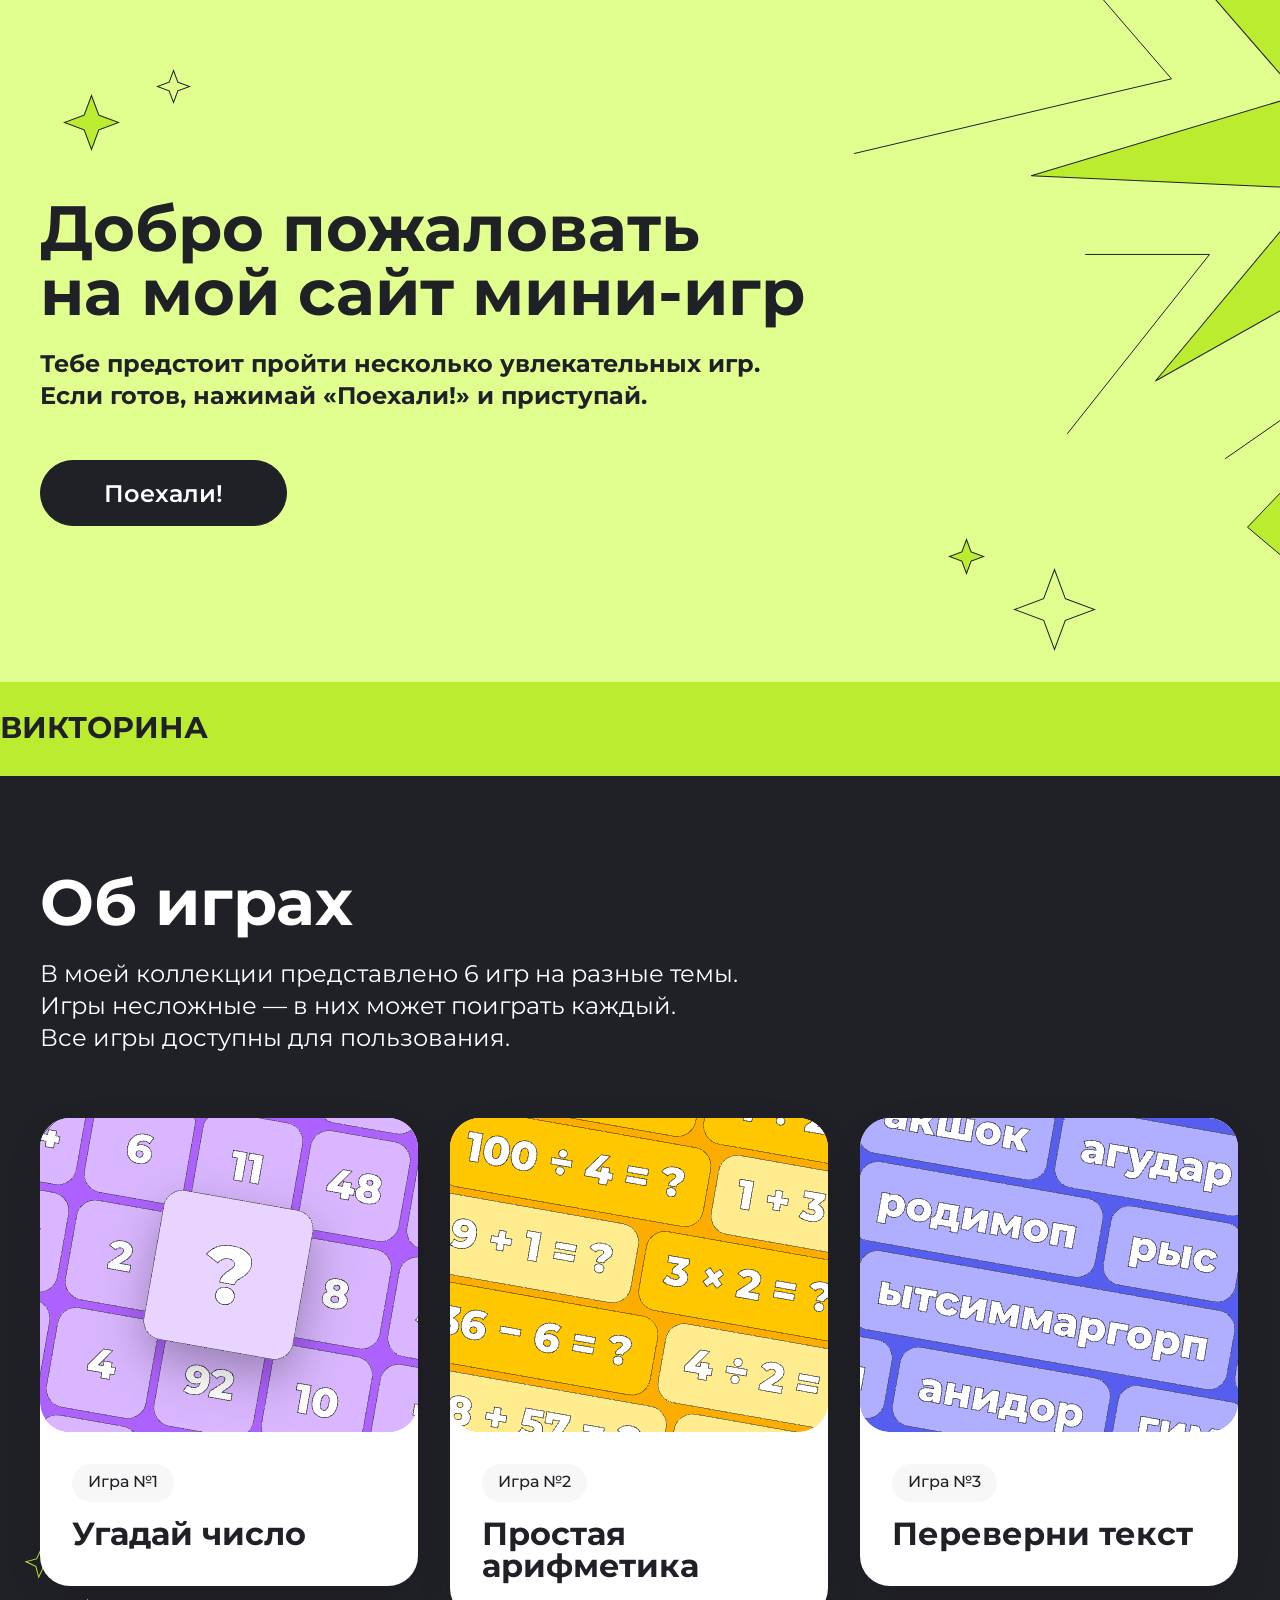
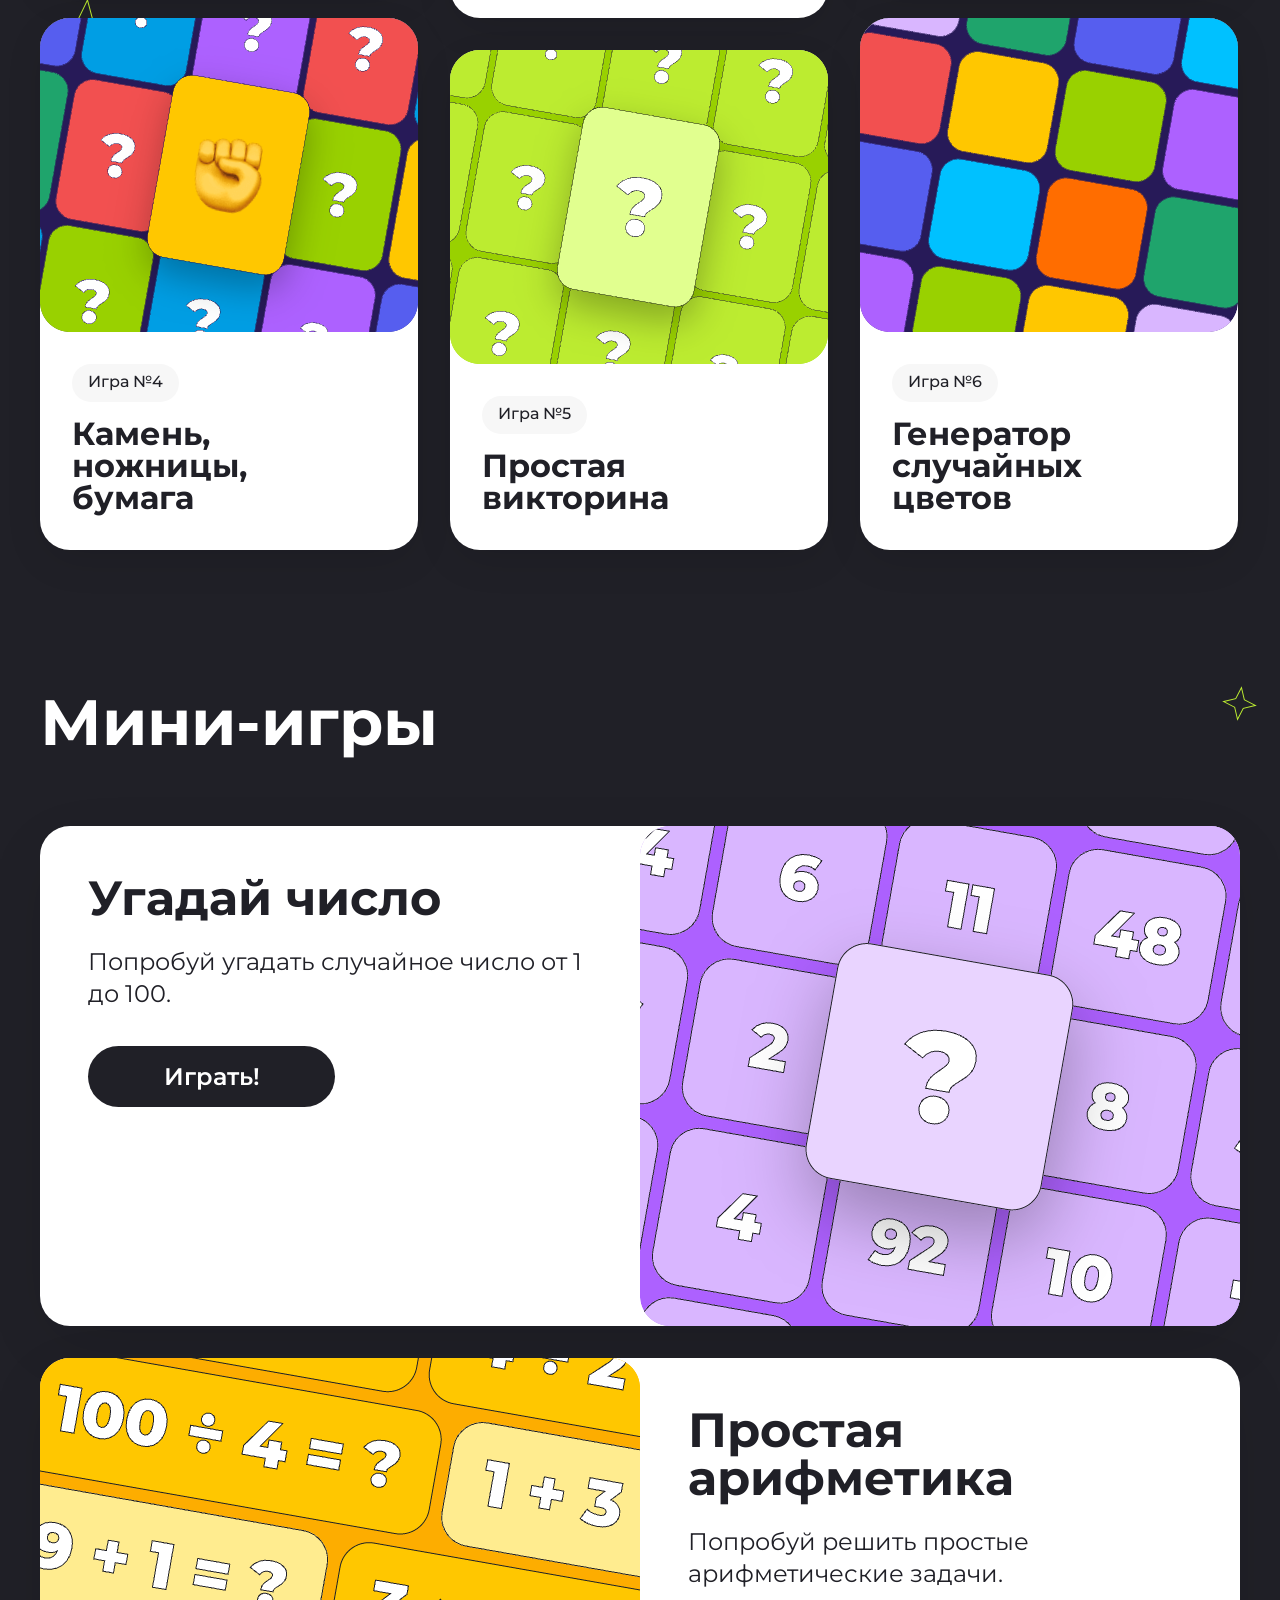
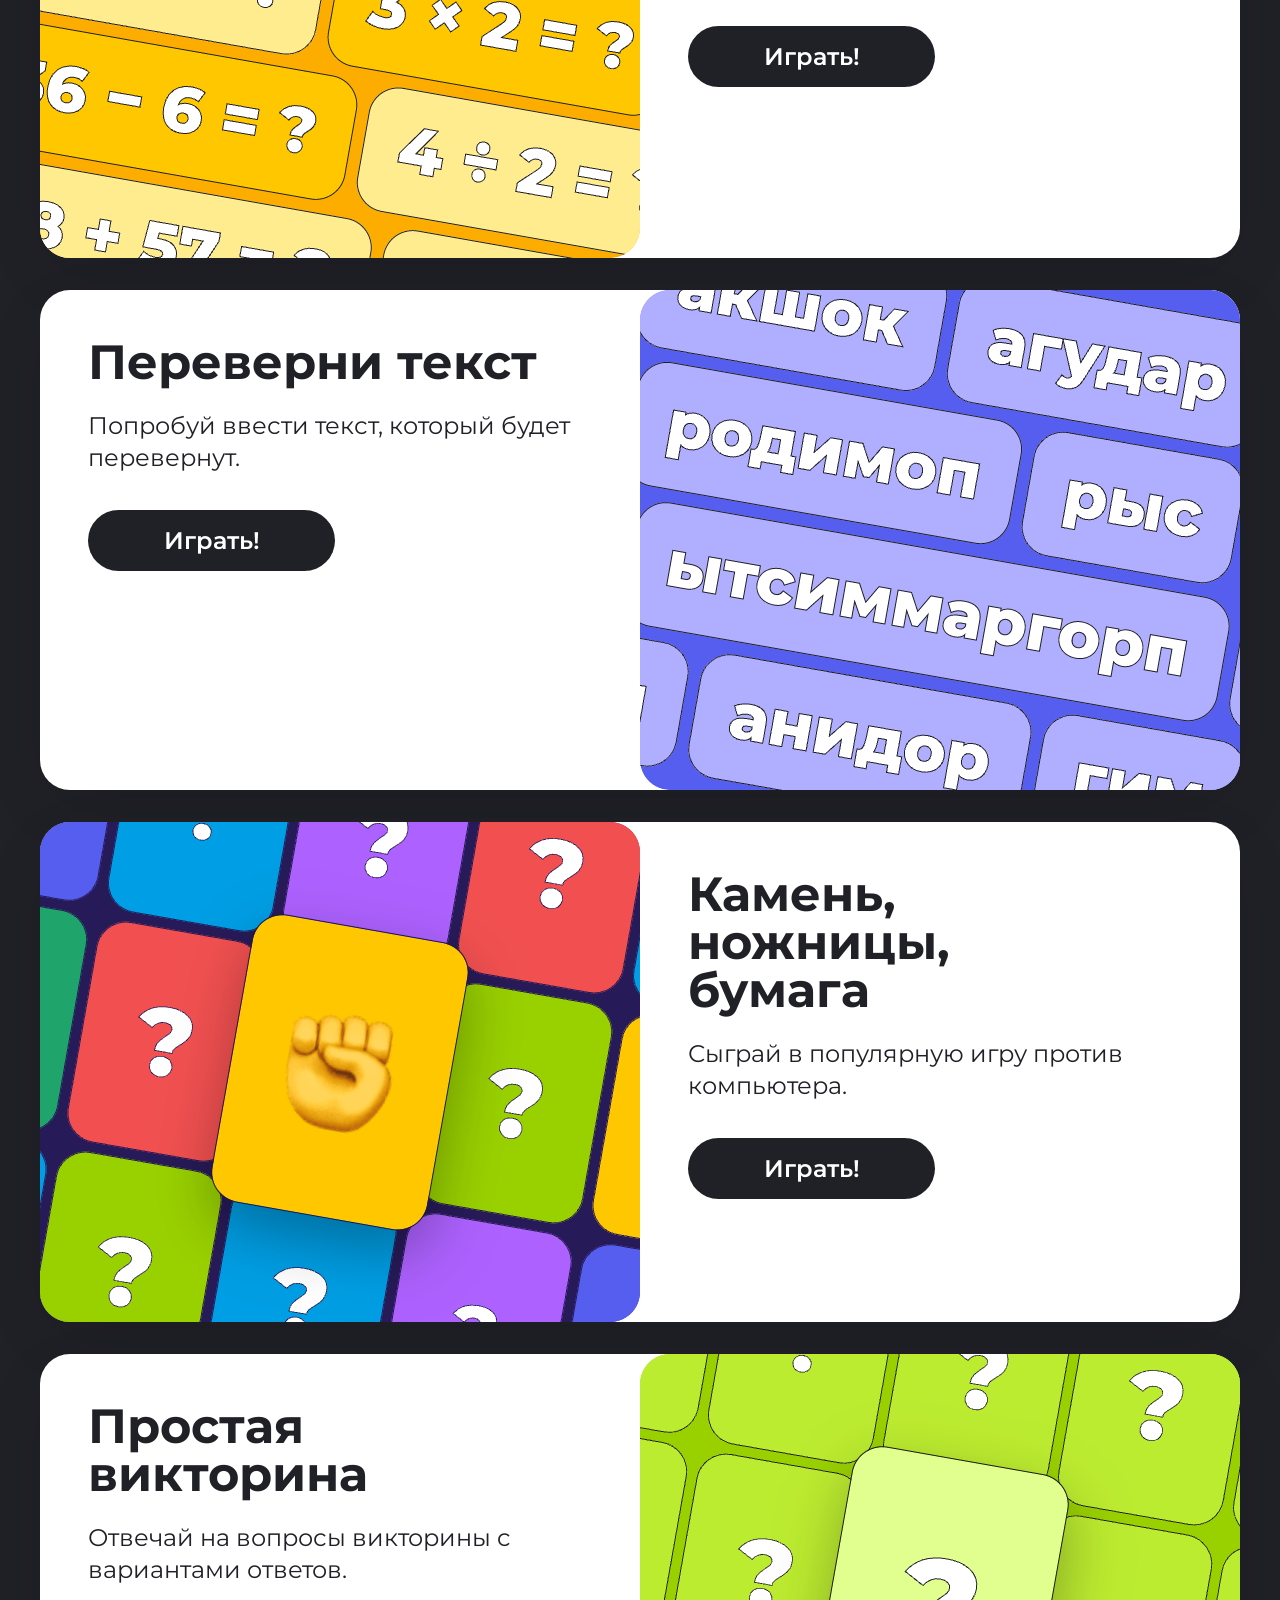
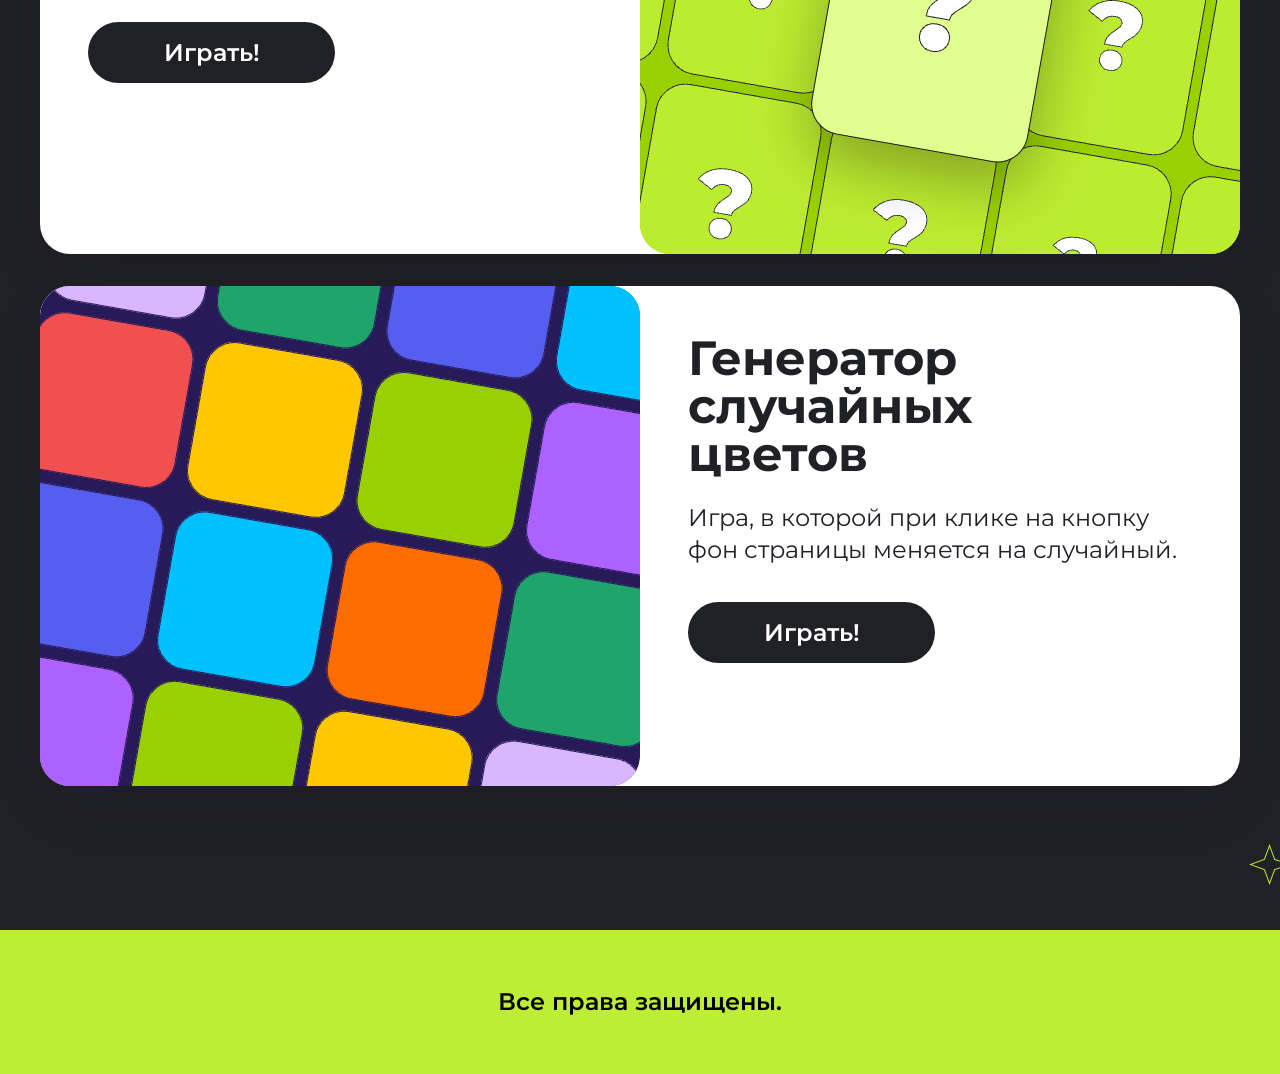
==== index.html @ f399b495 "hm5" ====
<!DOCTYPE html>
<html lang="en">
<head>
    <meta charset="UTF-8">
    <meta name="viewport" content="width=device-width, initial-scale=1.0">
    <title>Games</title>
    <link rel="stylesheet" href="style.css">
    <link rel="preconnect" href="https://fonts.googleapis.com">
    <link rel="preconnect" href="https://fonts.gstatic.com" crossorigin>
    <link href="https://fonts.googleapis.com/css2?family=Montserrat:ital,wght@0,100..900;1,100..900&display=swap" rel="stylesheet">
</head>
<body>
    <script src="games.js"></script>
    <header class="header center">
        <div class="header__content">
            <div class="header__box">
                <h1 class="header__title">Добро пожаловать<br>на мой сайт мини-игр</h1>
                <p class="header__subtitle">Тебе предстоит пройти несколько увлекательных игр. Если готов, нажимай «Поехали!» и приступай.</p>
            </div>
            <a href="#games-start" class="header__button">Поехали!</a>
        </div>
    </header>
    <section class="text">
        <div class="text__content">
            <p class="text__title">Викторина</p>
        </div>
    </section>
    <section id="games-start" class="games center">
        <div class="games__content">
            <div class="games__box">
                <div class="games__about">
                    <p class="games__title">Об играх</p>
                    <p class="games__subtitle">В моей коллекции представлено 6 игр на разные темы.<br>Игры несложные — в них может поиграть каждый.<br>Все игры доступны для пользования.</p>
                </div>
                <div class="games__card-item">
                    <div class="card">
                        <div class="card-top">
                            <article class="card__content">
                                <img src="img/card1.png" alt="Изображение Игры №1">
                                <div class="card__box">
                                    <p  class="card__number">Игра №1</p>
                                    <p class="card__title">Угадай число</p>
                                </div>
                            </article>
                            <article class="card__content">
                                <img src="img/card2.png" alt="Изображение Игры №2">
                                <div class="card__box">
                                    <p  class="card__number">Игра №2</p>
                                    <p class="card__title">Простая<br>арифметика</p>
                                </div>
                            </article>
                            <article class="card__content">
                                <img src="img/card3.png" alt="Изображение Игры №3">
                                <div class="card__box">
                                    <p  class="card__number">Игра №3</p>
                                    <p class="card__title">Переверни текст</p>
                                </div>
                            </article>
                        </div>
                        <div class="card-bottom">
                            <article class="card__content">
                                <img src="img/card4.png" alt="Изображение Игры №4">
                                <div class="card__box">
                                    <p  class="card__number">Игра №4</p>
                                    <h1 class="card__title">Камень,<br>ножницы,<br>бумага</h1>
                                </div>
                            </article>
                            <article class="card__content">
                                <img src="img/card5.png" alt="Изображение Игры №5">
                                <div class="card__box">
                                    <p  class="card__number">Игра №5</p>
                                    <p class="card__title">Простая<br>викторина</p>
                                </div>
                            </article>
                            <article class="card__content">
                                <img src="img/card6.png" alt="Изображение Игры №6">
                                <div class="card__box">
                                    <p  class="card__number">Игра №6</p>
                                    <p class="card__title">Генератор<br>случайных<br>цветов</p>
                                </div>
                            </article>
                        </div>
                    </div>
                </div>
            </div>
        </div>
    </section>
    <section class="minigames center">
        <section class="minigames__content">
            <section class="minigames__box">
                <p class="minigames__title">Мини-игры</p>
                <div class="minigames__card-item">
                    <div class="card-mini">
                        <article class="card-mini__content reverse">
                            <img src="img/mini_card1.png" class="card-mini__img" alt="Изображение Игры Угадай число">
                            <div class="card-mini__box">
                                <p class="card-mini__title">Угадай число</p>
                                <p class="card-mini__subtitle">Попробуй угадать случайное число от 1 до 100.</p>
                                <a href="#" class="card-mini__button" onclick="startGame1()">Играть!</a>
                            </div>
                        </article>
                        <article class="card-mini__content">
                            <img src="img/mini_card2.png" class="card-mini__img" alt="Изображение Игры Простая арифметика">
                            <div class="card-mini__box">
                                <p class="card-mini__title">Простая арифметика</p>
                                <p class="card-mini__subtitle">Попробуй решить простые арифметические задачи.</p>
                                <a href="#" class="card-mini__button">Играть!</a>
                            </div>
                        </article>
                        <article class="card-mini__content reverse">
                            <img src="img/mini_card3.png" class="card-mini__img" alt="Изображение Игры Переверни текст">
                            <div class="card-mini__box">
                                <p class="card-mini__title">Переверни текст</p>
                                <p class="card-mini__subtitle">Попробуй ввести текст, который будет перевернут.</p>
                                <a href="#" class="card-mini__button">Играть!</a>
                            </div>
                        </article>
                        <article class="card-mini__content">
                            <img src="img/mini_card4.png" class="card-mini__img" alt="Изображение Игры Камень, ножницы, бумага">
                            <div class="card-mini__box">
                                <p class="card-mini__title">Камень,<br>ножницы,<br>бумага</p>
                                <p class="card-mini__subtitle">Сыграй в популярную игру против компьютера.</p>
                                <a href="#" class="card-mini__button">Играть!</a>
                            </div>
                        </article>
                        <article class="card-mini__content reverse">
                            <img src="img/mini_card5.png" class="card-mini__img" alt="Изображение Игры Простая викторина">
                            <div class="card-mini__box">
                                <p class="card-mini__title">Простая викторина</p>
                                <p class="card-mini__subtitle">Отвечай на вопросы викторины c вариантами ответов.</p>
                                <a href="#" class="card-mini__button">Играть!</a>
                            </div>
                        </article>
                        <article class="card-mini__content">
                            <img src="img/mini_card6.png" class="card-mini__img" alt="Изображение Игры Угадай число">
                            <div class="card-mini__box">
                                <p class="card-mini__title">Генератор случайных<br>цветов</p>
                                <p class="card-mini__subtitle">Игра, в которой при клике на кнопку фон страницы меняется на случайный.</p>
                                <a href="#" class="card-mini__button">Играть!</a>
                            </div>
                        </article>
                    </div>
                </div>
            </section>
        </section>
    </section>
    <section class="footer">
        <p class="footer__title">Все права защищены.</p>
    </section>
</body>
</html>
---- style.css ----
* {
  margin: 0px;
  padding: 0px;
}

.center {
  padding-left: calc(50% - 600px);
  padding-right: calc(50% - 600px);
}

.header {
  padding-top: 196px;
  padding-bottom: 156px;
  background-color: rgb(225, 255, 143);
  background-image: url(/img/star1.svg), url(/img/star2.svg), url(/img/star3.svg), url(/img/star4.svg), url(/img/star5.svg);
  background-repeat: no-repeat;
  background-position: 63px 94px, 156px 69px, 948px 538px, 1013px 568px, 854px -333px;
}
.header__content {
  max-width: 770px;
  display: flex;
  flex-direction: column;
  gap: 48px;
}
.header__box {
  display: flex;
  flex-direction: column;
  gap: 24px;
}
.header__title {
  color: rgb(32, 32, 39);
  font-family: Montserrat;
  font-size: 64px;
  font-weight: 700;
  line-height: 100%;
  letter-spacing: 0px;
  text-align: left;
}
.header__subtitle {
  color: rgb(32, 32, 39);
  font-family: Montserrat;
  font-size: 24px;
  font-weight: 700;
  line-height: 32px;
  letter-spacing: 0px;
  text-align: left;
}
.header__button {
  box-sizing: border-box;
  border: 1px solid rgb(32, 32, 39);
  border-radius: 60px;
  background: rgb(32, 32, 39);
  width: 247px;
  height: 66px;
  display: flex;
  flex-direction: row;
  justify-content: center;
  align-items: center;
  padding: 16px 28px 16px 28px;
  color: rgb(255, 255, 255);
  font-family: Montserrat;
  font-size: 24px;
  font-weight: 600;
  line-height: 29px;
  letter-spacing: 0%;
  text-align: center;
  text-decoration: none;
}
.header__button:hover {
  box-sizing: border-box;
  border: 1px solid rgb(0, 0, 0);
  border-radius: 60px;
  color: black;
  background-color: transparent;
}

.text {
  background-color: #BCEC30;
}
.text__content {
  padding-bottom: 30px;
  padding-top: 27px;
}
.text__title {
  color: rgb(32, 32, 39);
  font-family: Montserrat;
  font-size: 30px;
  font-weight: 700;
  line-height: 37px;
  letter-spacing: 4%;
  text-align: left;
  text-transform: uppercase;
}

.games {
  background-color: rgb(32, 32, 39);
  background-image: url(/img/star1_games.svg), url(/img/star2_games.svg), url(/img/star3_games.svg);
  background-repeat: no-repeat;
  background-position: 1300px 10px, 23px 770px, 55px 820px;
}
.games__about {
  display: flex;
  flex-direction: column;
  gap: 24px;
}
.games__content {
  padding-top: 94px;
  padding-bottom: 94px;
}
.games__box {
  display: flex;
  flex-direction: column;
  gap: 64px;
}
.games__title {
  color: rgb(255, 255, 255);
  font-family: Montserrat;
  font-size: 64px;
  font-weight: 700;
  line-height: 100%;
  letter-spacing: 0px;
  text-align: left;
}
.games__subtitle {
  color: rgb(255, 255, 255);
  font-family: Montserrat;
  font-size: 24px;
  font-weight: 400;
  line-height: 32px;
  letter-spacing: 0px;
  text-align: left;
}
.games__item-about {
  display: block;
  background-color: white;
  width: 378px;
  border-radius: 30px;
}

.card {
  display: flex;
  flex-direction: row;
  justify-content: flex-start;
  align-items: center;
  flex-wrap: wrap;
}
.card__link {
  text-decoration: none;
}
.card__content {
  display: flex;
  flex-direction: column;
  justify-content: flex-start;
  align-items: flex-start;
  border-radius: 30px;
  box-shadow: 0px 12.61px 42.2511901855px -7.57px rgba(0, 0, 0, 0.13);
  background: rgb(255, 255, 255);
  width: auto;
}
.card__content:hover {
  transform: scale(1.05);
  cursor: pointer;
  z-index: 1;
  transition: 0.5s, 0.5s;
}
.card__box {
  display: flex;
  flex-direction: column;
  justify-content: flex-start;
  align-items: flex-start;
  padding-top: 32px;
  padding-left: 32px;
  padding-right: 32px;
  padding-bottom: 36px;
  gap: 16px;
}
.card__number {
  padding: 8px 16px 10px 16px;
  color: rgb(32, 32, 39);
  font-family: Montserrat;
  font-size: 16px;
  font-weight: 500;
  line-height: 20px;
  letter-spacing: 0px;
  text-align: left;
  border-radius: 52.58px;
  background: rgb(247, 247, 247);
  align-items: center;
  padding: 8px 16px 10px 16px;
  width: auto;
  height: auto;
}
.card__title {
  color: rgb(32, 32, 39);
  font-family: Montserrat;
  font-size: 32px;
  font-weight: 700;
  line-height: 100%;
  letter-spacing: 0px;
  text-align: left;
}
.card-top {
  display: flex;
  flex-direction: row;
  justify-content: flex-start;
  align-items: flex-start;
  flex-wrap: wrap;
  -moz-column-gap: 32px;
       column-gap: 32px;
}
.card-bottom {
  display: flex;
  flex-direction: row;
  justify-content: flex-start;
  align-items: flex-end;
  flex-wrap: wrap;
  -moz-column-gap: 32px;
       column-gap: 32px;
}

.minigames {
  background-color: rgb(32, 32, 39);
  padding-top: 46px;
  padding-bottom: 144px;
  background-image: url(/img/star1_minigames.svg), url(/img/star2_minigames.svg), url(/img/star3_minigames.svg), url(/img/star4_minigames.svg);
  background-repeat: no-repeat;
  background-position: 1220px 40px, 1320px 46px, 1249px 3400px, 1320px 3350px;
}
.minigames__title {
  color: rgb(255, 255, 255);
  font-family: Montserrat;
  font-size: 64px;
  font-weight: 700;
  line-height: 100%;
  letter-spacing: 0px;
  text-align: left;
  padding-bottom: 72px;
}

.card-mini {
  display: flex;
  gap: 32px;
  flex-direction: column;
}
.card-mini__content {
  display: flex;
  flex-direction: row;
  justify-content: flex-start;
  align-items: flex-start;
  border-radius: 30px;
  box-shadow: 0px 20px 67px -12px rgba(0, 0, 0, 0.13);
  background: rgb(255, 255, 255);
}
.card-mini__box {
  display: flex;
  flex-direction: column;
  justify-content: flex-start;
  align-items: flex-start;
  padding: 48px;
  width: 504px;
}
.card-mini__title {
  color: rgb(32, 32, 39);
  font-family: Montserrat;
  font-size: 48px;
  font-weight: 700;
  line-height: 100%;
  letter-spacing: 0px;
  text-align: left;
}
.card-mini__subtitle {
  color: rgb(32, 32, 39);
  font-family: Montserrat;
  font-size: 24px;
  font-weight: 400;
  line-height: 32px;
  letter-spacing: 0px;
  text-align: left;
  padding-top: 24px;
  padding-bottom: 36px;
}
.card-mini__button {
  display: flex;
  flex-direction: row;
  justify-content: center;
  align-items: center;
  padding: 16px 75.5px 16px 75.5px;
  color: rgb(255, 255, 255);
  font-family: Montserrat;
  font-size: 24px;
  font-weight: 600;
  line-height: 29px;
  letter-spacing: 0%;
  text-align: center;
  border-radius: 60px;
  background: rgb(32, 32, 39);
  text-decoration: none;
}
.card-mini__button:hover {
  box-sizing: border-box;
  border: 1px solid rgb(0, 0, 0);
  border-radius: 60px;
  color: black;
  background-color: transparent;
}

.reverse {
  flex-direction: row-reverse;
}

.footer {
  background-color: rgb(189, 237, 53);
  display: flex;
  justify-content: center;
  flex-direction: row;
  align-items: center;
  padding-top: 60px;
  padding-bottom: 60px;
}
.footer__title {
  color: rgb(0, 0, 0);
  font-family: Montserrat;
  font-size: 24px;
  font-weight: 600;
  line-height: 100%;
  letter-spacing: 0px;
  text-align: center;
}

@media (max-width: 833px) {
  .center {
    padding-left: 16px;
    padding-right: 16px;
  }
  .header {
    background-image: url(img/star1m.svg), url(img/star2m.svg), url(img/star3m.svg), url(img/star4m.svg), url(img/star5m.svg);
    background-repeat: no-repeat;
    background-position: 37px 97px, 91px 64px, 273px 557px, 304px 580px, 290px 40px;
    display: flex;
    justify-content: center;
  }
  .header__content {
    width: 343px;
    gap: 36px;
    align-items: center;
  }
  .header__box {
    max-width: 296px;
    align-items: center;
  }
  .header__title {
    color: rgb(32, 32, 39);
    font-family: Montserrat;
    font-size: 40px;
    font-weight: 700;
    line-height: 100%;
    letter-spacing: 0px;
    text-align: center;
  }
  .header__subtitle {
    color: rgb(32, 32, 39);
    font-family: Montserrat;
    font-size: 16px;
    font-weight: 500;
    line-height: 100%;
    letter-spacing: 0px;
    text-align: center;
  }
  .header__button {
    box-sizing: border-box;
    border: 1px solid rgb(32, 32, 39);
    border-radius: 60px;
    background: rgb(32, 32, 39);
    display: flex;
    flex-direction: row;
    justify-content: center;
    align-items: center;
    width: auto;
    padding-left: 103.5px;
    padding-right: 103.5px;
  }
  .text__content {
    padding-top: 16px;
    padding-bottom: 16px;
  }
  .text__title {
    font-size: 16px;
  }
  .games {
    display: none;
  }
  .minigames {
    display: flex;
    flex-direction: column;
    align-items: center;
  }
  .minigames__title {
    color: rgb(255, 255, 255);
    font-family: Montserrat;
    font-size: 40px;
    font-weight: 700;
    line-height: 100%;
    letter-spacing: 0px;
    text-align: left;
  }
  .card-mini {
    display: flex;
    gap: 32px;
    flex-direction: column;
    align-items: center;
  }
  .card-mini__content {
    display: flex;
    flex-direction: column;
    justify-content: flex-start;
    align-items: flex-start;
    border-radius: 30px;
    box-shadow: 0px 11.44px 38.3390388489px -6.87px rgba(0, 0, 0, 0.13);
    background: rgb(255, 255, 255);
    width: 343px;
  }
  .card-mini__title {
    color: rgb(32, 32, 39);
    font-family: Montserrat;
    font-size: 32px;
    font-weight: 700;
    line-height: 100%;
    letter-spacing: 0px;
    text-align: left;
  }
  .card-mini__subtitle {
    color: rgb(0, 0, 0);
    font-family: Montserrat;
    font-size: 16px;
    font-weight: 400;
    line-height: 100%;
    letter-spacing: 0px;
    text-align: left;
  }
  .card-mini__img {
    width: 343px;
    height: 284.93px;
  }
  .card-mini__box {
    width: 284.93px;
    padding: 29px;
    padding-bottom: 33px;
  }
  .card-mini__button {
    width: 285px;
    height: 55px;
    display: flex;
    flex-direction: row;
    justify-content: center;
    align-items: center;
    gap: 10;
    padding: 16px 28px 16px 28px;
    box-sizing: border-box;
    border: 1px solid rgb(32, 32, 39);
    border-radius: 60px;
    background: rgb(32, 32, 39);
    color: rgb(255, 255, 255);
    font-family: Montserrat;
    font-size: 16px;
    font-weight: 600;
    line-height: 20px;
    letter-spacing: 0%;
    text-align: center;
  }
}/*# sourceMappingURL=style.css.map */
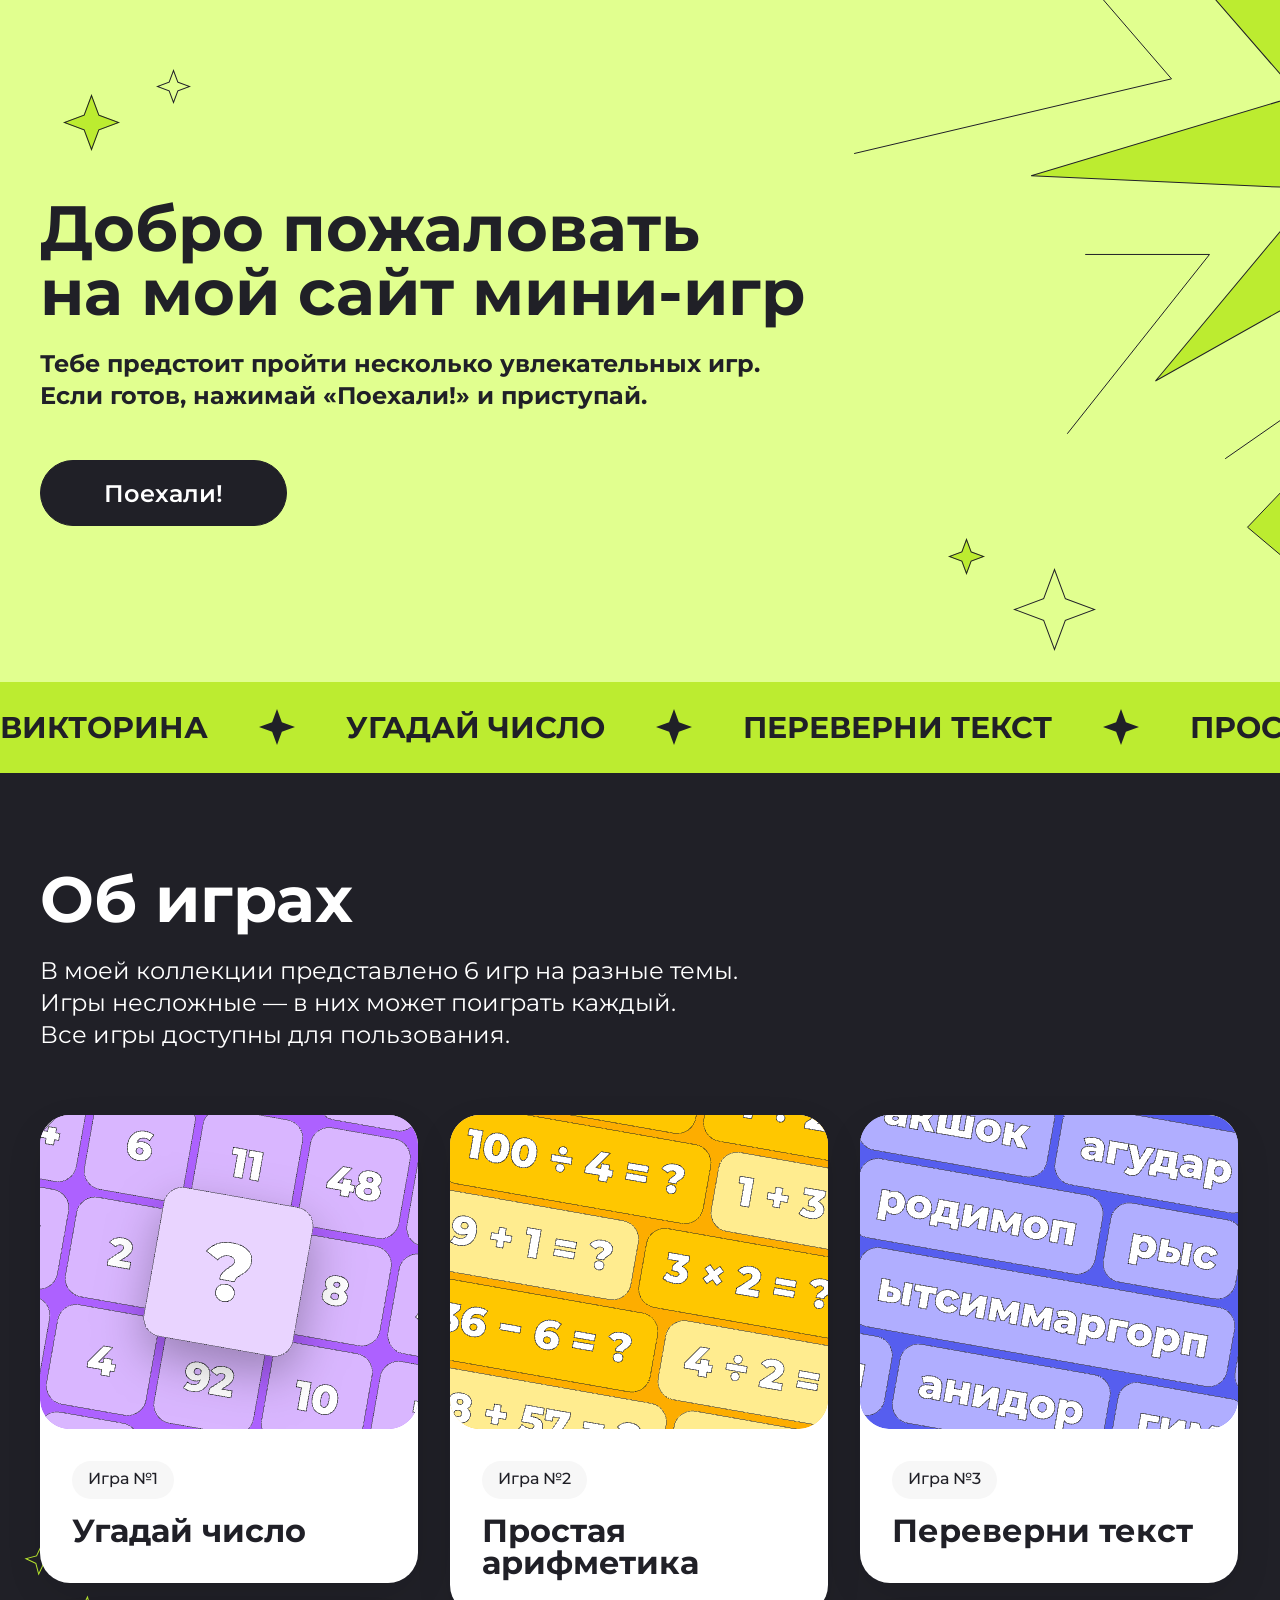
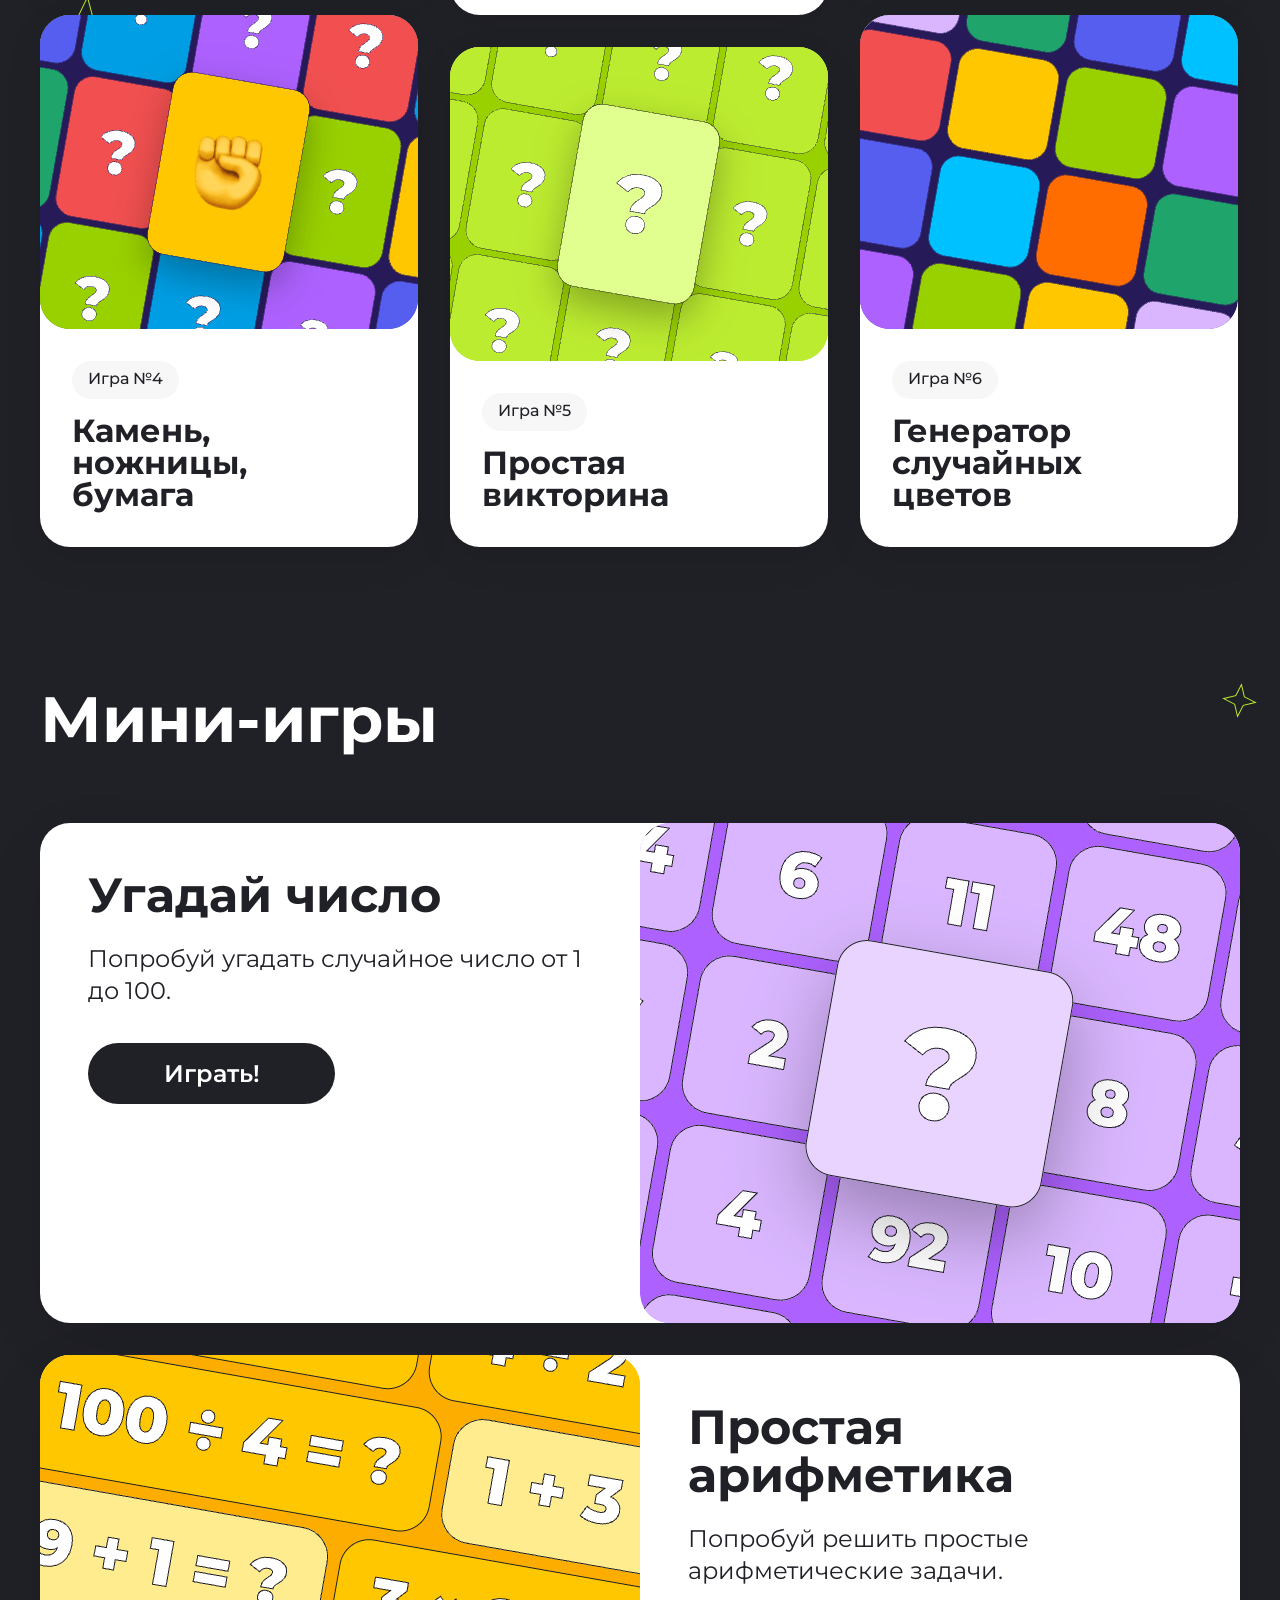
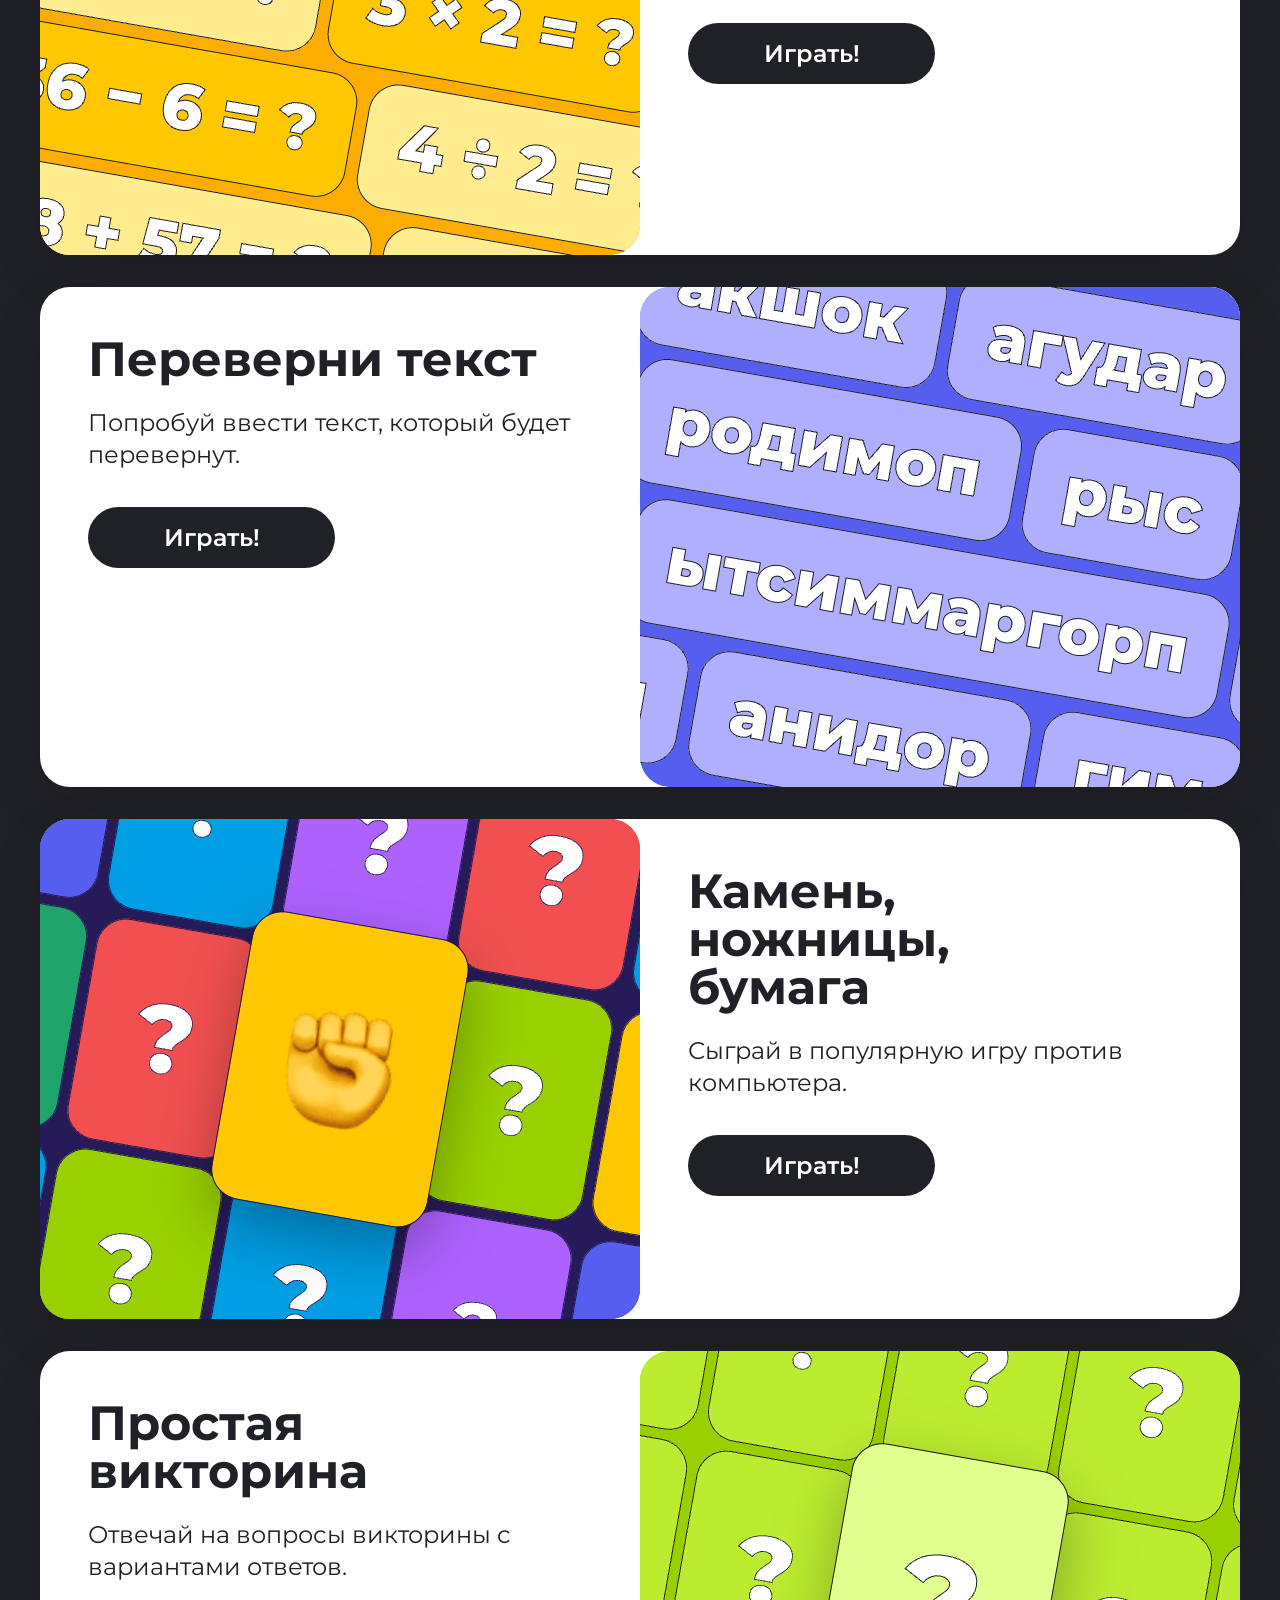
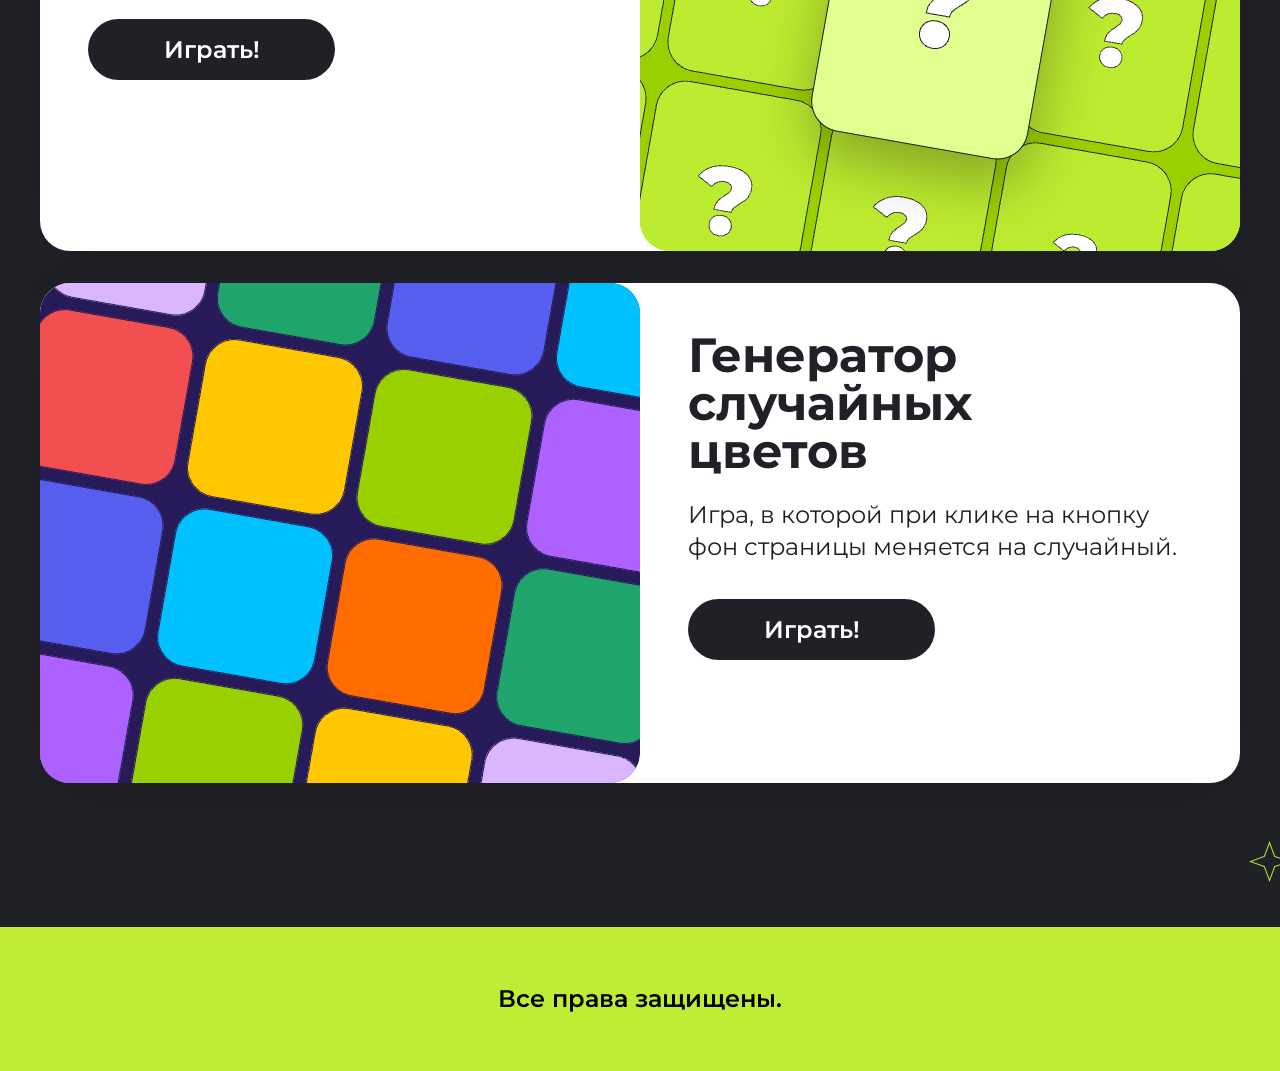
==== commit f887881d: "анимированная полоса" ====
--- a/index.html
+++ b/index.html
@@ -22,7 +22,18 @@
     </header>
     <section class="text">
         <div class="text__content">
-            <p class="text__title">Викторина</p>
+            <p class="text__title">ВИКТОРИНА</p>
+            <img src="img/darkstar.svg" alt="Изображение черной звезды">
+            <p class="text__title">УГАДАЙ ЧИСЛО</p>
+            <img src="img/darkstar.svg" alt="Изображение черной звезды">
+            <p class="text__title">ПЕРЕВЕРНИ ТЕКСТ</p>
+            <img src="img/darkstar.svg" alt="Изображение черной звезды">
+            <p class="text__title">ПРОСТАЯ АРИФМЕТИКА</p>
+            <img src="img/darkstar.svg" alt="Изображение черной звезды">
+            <p class="text__title">КАМЕНЬ, НОЖНИЦЫ, БУМАГА</p>
+            <img src="img/darkstar.svg" alt="Изображение черной звезды">
+            <p class="text__title">ГЕНЕРАТОР СЛУЧАЙНЫХ ЦВЕТОВ</p>
+            <img src="img/darkstar.svg" alt="Изображение черной звезды">
         </div>
     </section>
     <section id="games-start" class="games center">
--- a/style.css
+++ b/style.css
@@ -74,12 +74,29 @@
   background-color: transparent;
 }
 
+@keyframes scroll {
+  0% {
+    transform: translateX(0);
+  }
+  100% {
+    transform: translateX(-100%);
+  }
+}
 .text {
   background-color: #BCEC30;
+  width: 100%;
+  overflow: hidden;
+  white-space: nowrap;
+  padding: 27px 0;
+  box-sizing: border-box;
 }
 .text__content {
-  padding-bottom: 30px;
-  padding-top: 27px;
+  display: flex;
+  flex-direction: row;
+  justify-content: flex-start;
+  align-items: flex-start;
+  gap: 51px;
+  animation: scroll 30s linear infinite;
 }
 .text__title {
   color: rgb(32, 32, 39);
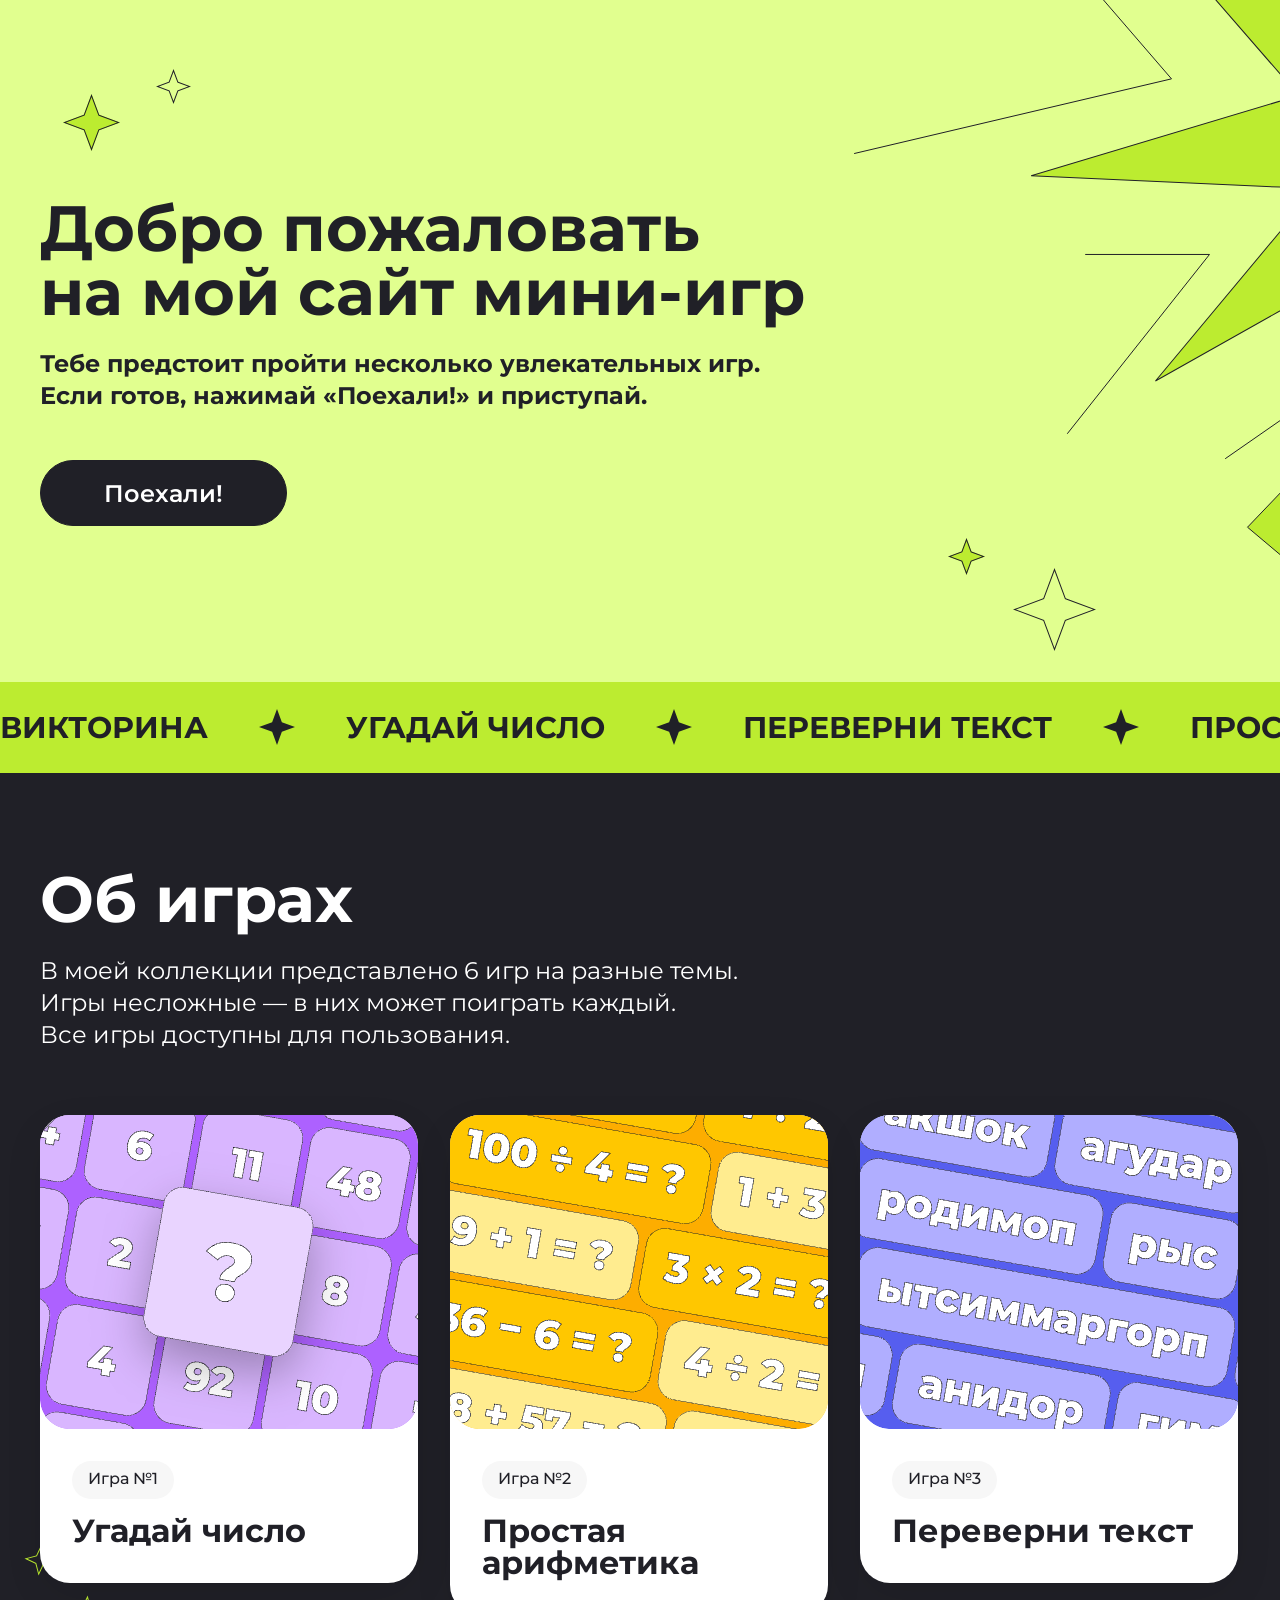
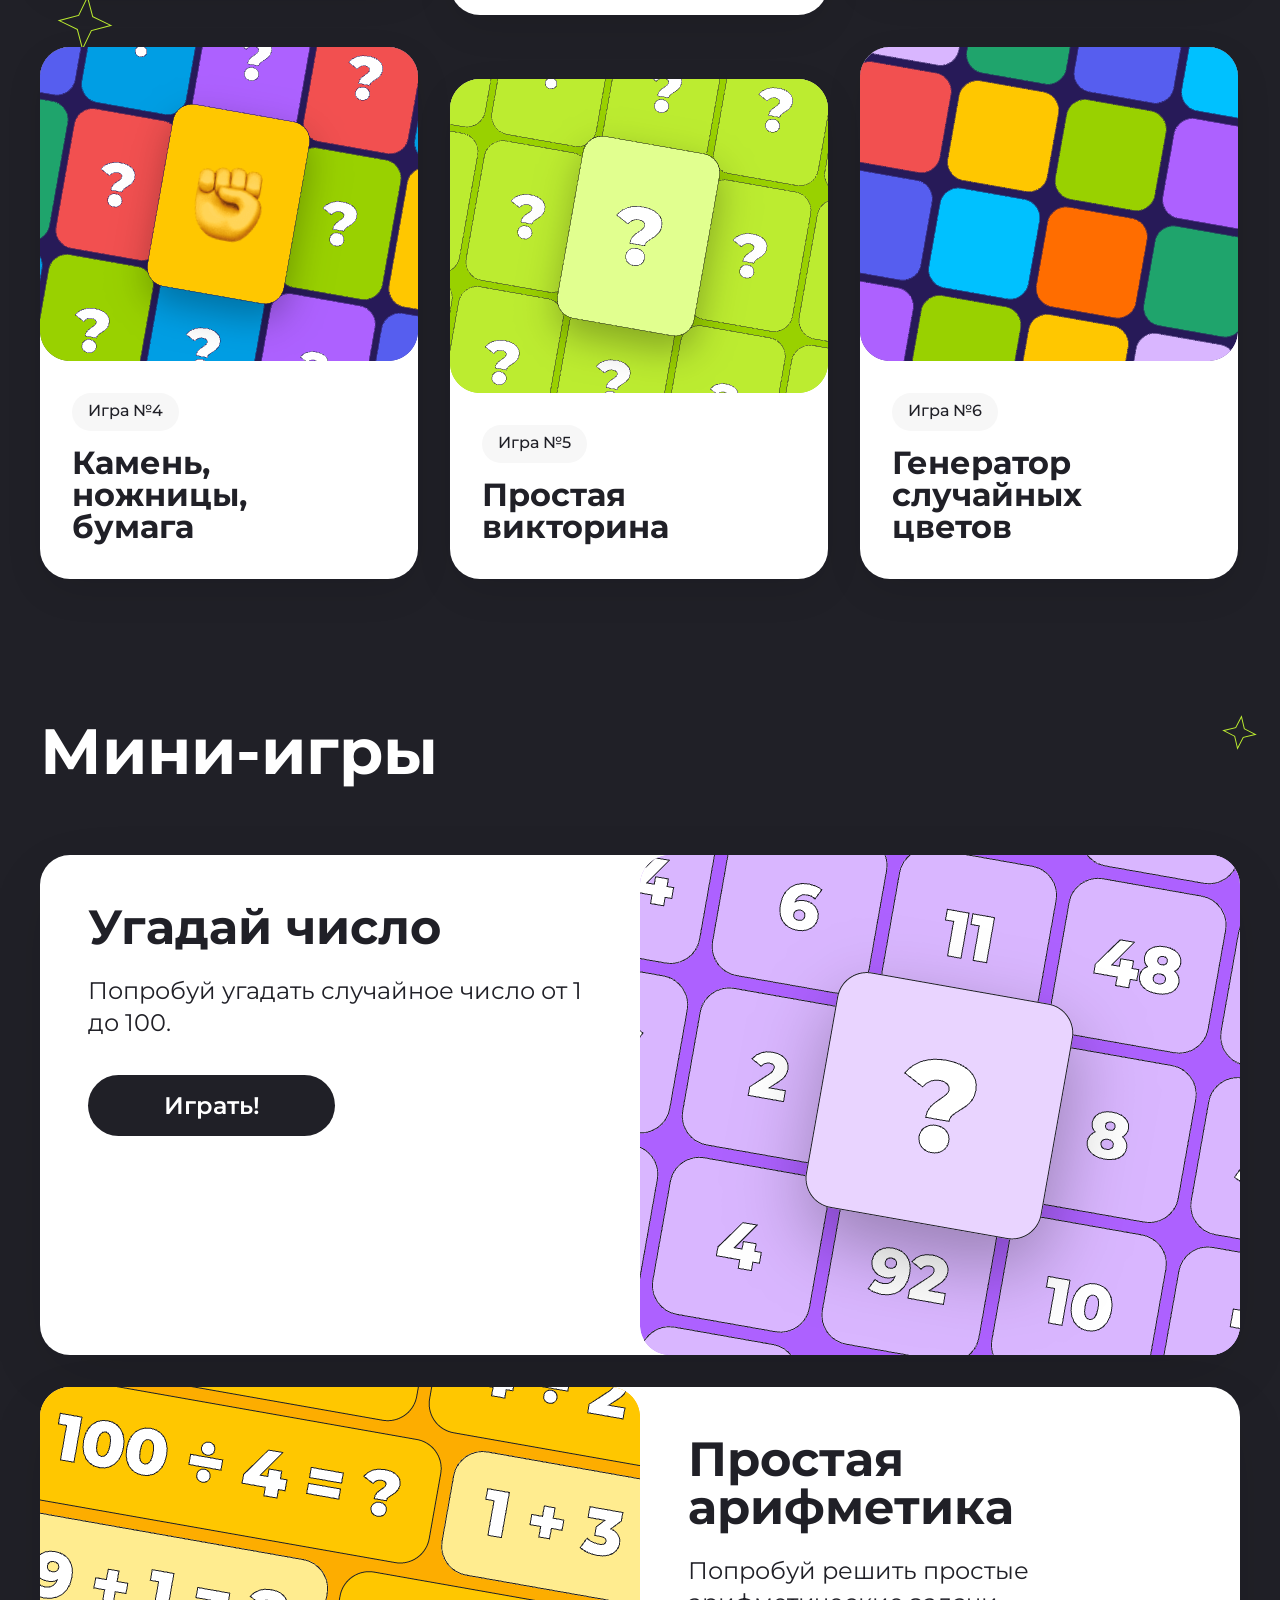
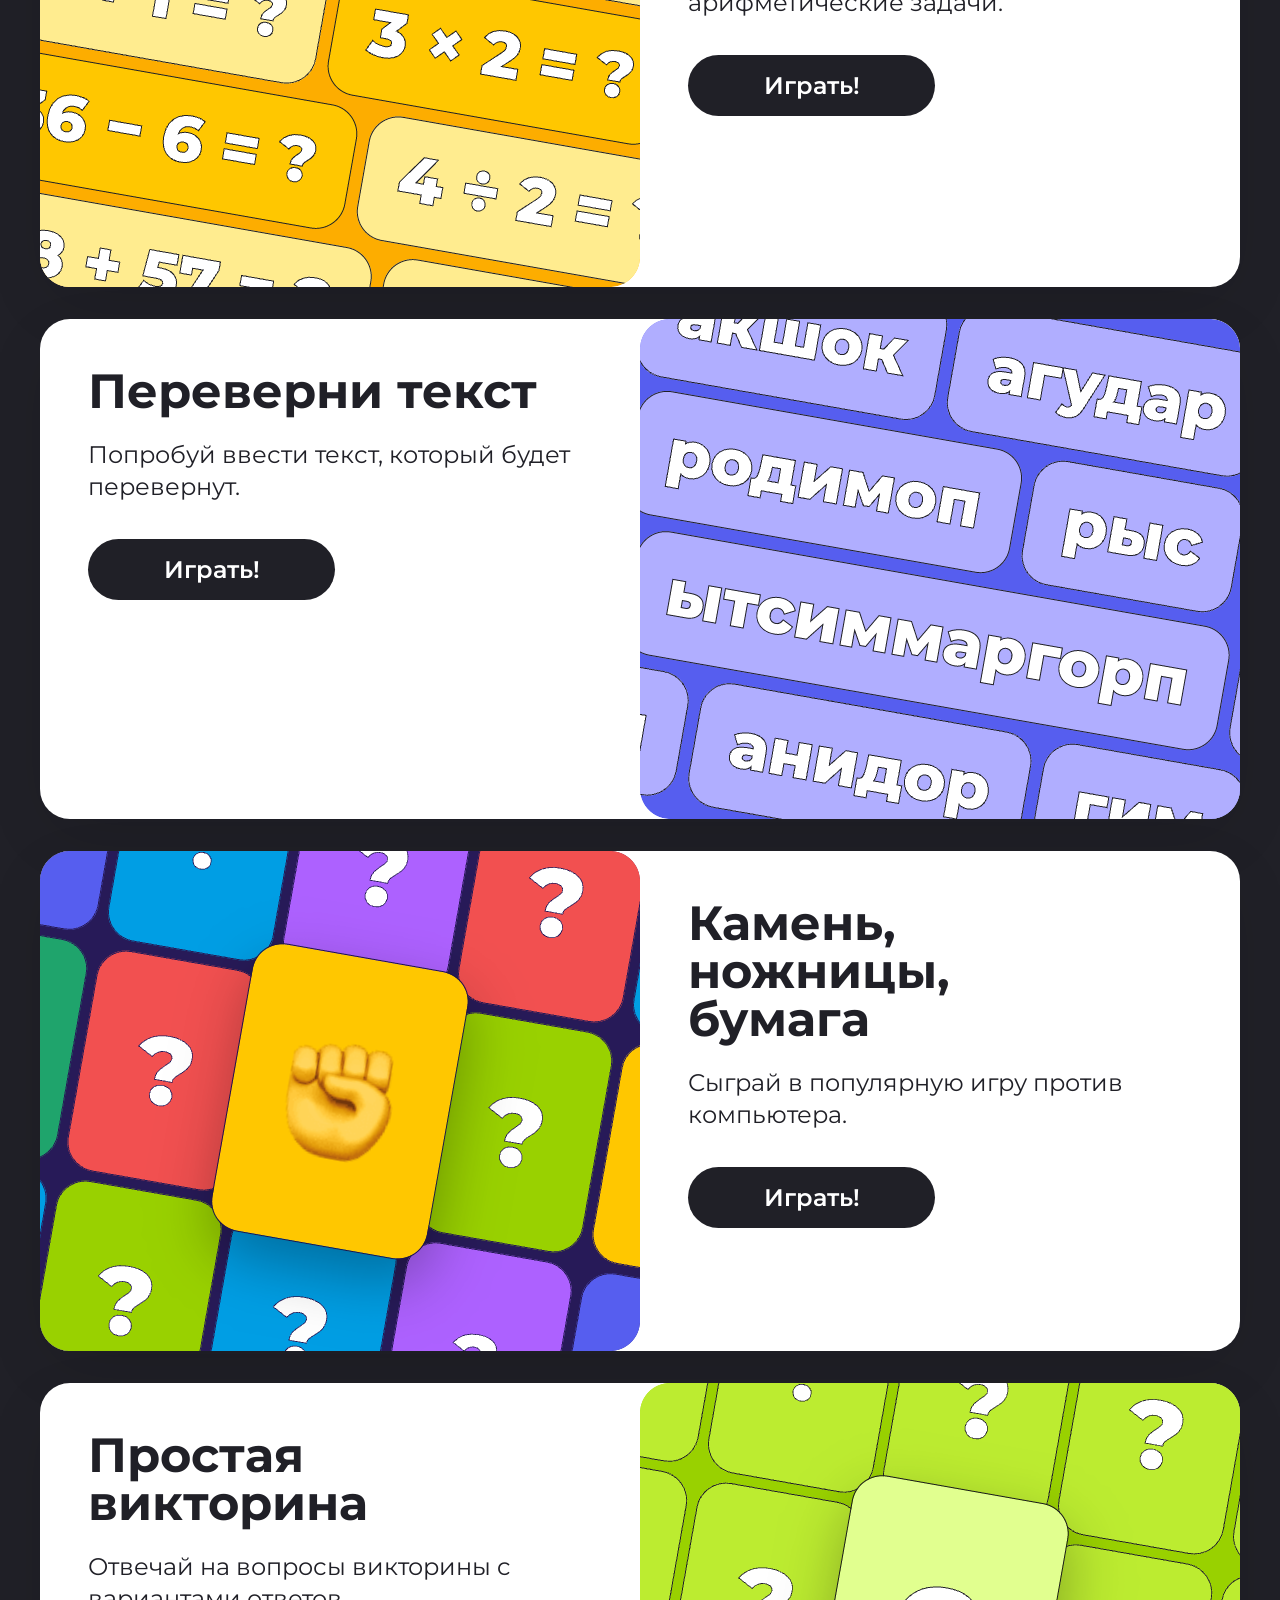
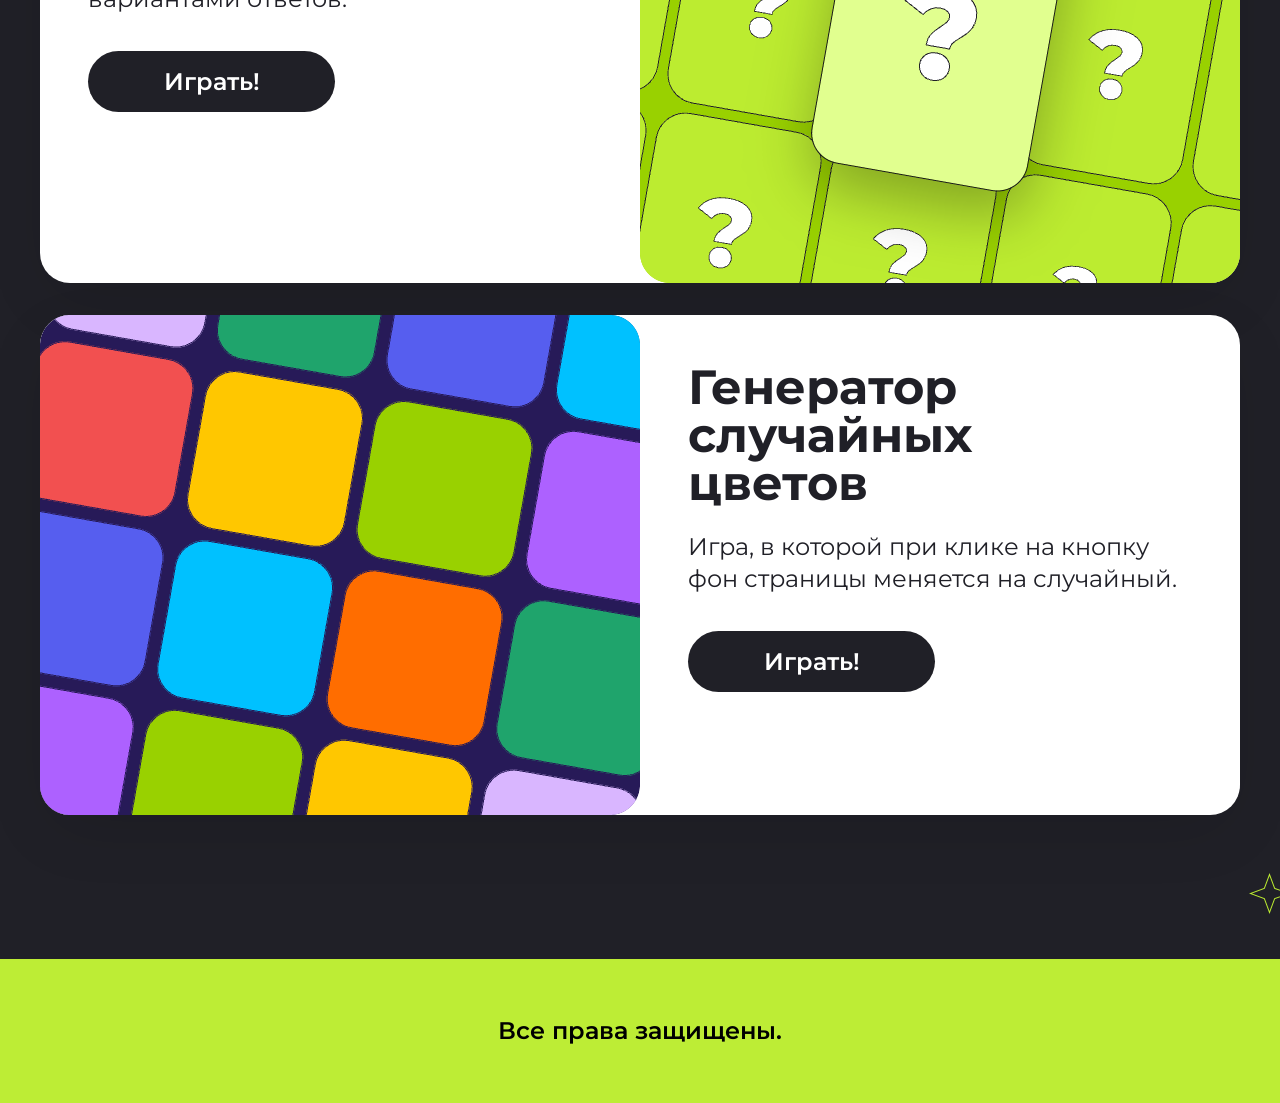
==== commit 9c896869: "под планшет адаптив" ====
--- a/index.html
+++ b/index.html
@@ -20,8 +20,20 @@
             <a href="#games-start" class="header__button">Поехали!</a>
         </div>
     </header>
-    <section class="text">
+    <section class="text center">
         <div class="text__content">
+            <p class="text__title">ВИКТОРИНА</p>
+            <img src="img/darkstar.svg" alt="Изображение черной звезды">
+            <p class="text__title">УГАДАЙ ЧИСЛО</p>
+            <img src="img/darkstar.svg" alt="Изображение черной звезды">
+            <p class="text__title">ПЕРЕВЕРНИ ТЕКСТ</p>
+            <img src="img/darkstar.svg" alt="Изображение черной звезды">
+            <p class="text__title">ПРОСТАЯ АРИФМЕТИКА</p>
+            <img src="img/darkstar.svg" alt="Изображение черной звезды">
+            <p class="text__title">КАМЕНЬ, НОЖНИЦЫ, БУМАГА</p>
+            <img src="img/darkstar.svg" alt="Изображение черной звезды">
+            <p class="text__title">ГЕНЕРАТОР СЛУЧАЙНЫХ ЦВЕТОВ</p>
+            <img src="img/darkstar.svg" alt="Изображение черной звезды">
             <p class="text__title">ВИКТОРИНА</p>
             <img src="img/darkstar.svg" alt="Изображение черной звезды">
             <p class="text__title">УГАДАЙ ЧИСЛО</p>
@@ -47,21 +59,21 @@
                     <div class="card">
                         <div class="card-top">
                             <article class="card__content">
-                                <img src="img/card1.png" alt="Изображение Игры №1">
+                                <img src="img/card1.png" class="card__img" alt="Изображение Игры №1">
                                 <div class="card__box">
                                     <p  class="card__number">Игра №1</p>
                                     <p class="card__title">Угадай число</p>
                                 </div>
                             </article>
                             <article class="card__content">
-                                <img src="img/card2.png" alt="Изображение Игры №2">
+                                <img src="img/card2.png" class="card__img" alt="Изображение Игры №2">
                                 <div class="card__box">
                                     <p  class="card__number">Игра №2</p>
                                     <p class="card__title">Простая<br>арифметика</p>
                                 </div>
                             </article>
                             <article class="card__content">
-                                <img src="img/card3.png" alt="Изображение Игры №3">
+                                <img src="img/card3.png" class="card__img" alt="Изображение Игры №3">
                                 <div class="card__box">
                                     <p  class="card__number">Игра №3</p>
                                     <p class="card__title">Переверни текст</p>
@@ -70,21 +82,21 @@
                         </div>
                         <div class="card-bottom">
                             <article class="card__content">
-                                <img src="img/card4.png" alt="Изображение Игры №4">
+                                <img src="img/card4.png" class="card__img" alt="Изображение Игры №4">
                                 <div class="card__box">
                                     <p  class="card__number">Игра №4</p>
                                     <h1 class="card__title">Камень,<br>ножницы,<br>бумага</h1>
                                 </div>
                             </article>
                             <article class="card__content">
-                                <img src="img/card5.png" alt="Изображение Игры №5">
+                                <img src="img/card5.png" class="card__img" alt="Изображение Игры №5">
                                 <div class="card__box">
                                     <p  class="card__number">Игра №5</p>
                                     <p class="card__title">Простая<br>викторина</p>
                                 </div>
                             </article>
                             <article class="card__content">
-                                <img src="img/card6.png" alt="Изображение Игры №6">
+                                <img src="img/card6.png" class="card__img" alt="Изображение Игры №6">
                                 <div class="card__box">
                                     <p  class="card__number">Игра №6</p>
                                     <p class="card__title">Генератор<br>случайных<br>цветов</p>
@@ -115,7 +127,7 @@
                             <div class="card-mini__box">
                                 <p class="card-mini__title">Простая арифметика</p>
                                 <p class="card-mini__subtitle">Попробуй решить простые арифметические задачи.</p>
-                                <a href="#" class="card-mini__button">Играть!</a>
+                                <a href="#" class="card-mini__button" onclick="startGame2()">Играть!</a>
                             </div>
                         </article>
                         <article class="card-mini__content reverse">
--- a/style.css
+++ b/style.css
@@ -160,6 +160,7 @@
   justify-content: flex-start;
   align-items: center;
   flex-wrap: wrap;
+  gap: 32px;
 }
 .card__link {
   text-decoration: none;
@@ -224,6 +225,7 @@
   flex-wrap: wrap;
   -moz-column-gap: 32px;
        column-gap: 32px;
+  row-gap: 32px;
 }
 .card-bottom {
   display: flex;
@@ -233,6 +235,7 @@
   flex-wrap: wrap;
   -moz-column-gap: 32px;
        column-gap: 32px;
+  row-gap: 32px;
 }
 
 .minigames {
@@ -261,7 +264,6 @@
 }
 .card-mini__content {
   display: flex;
-  flex-direction: row;
   justify-content: flex-start;
   align-items: flex-start;
   border-radius: 30px;
@@ -344,6 +346,176 @@
   text-align: center;
 }
 
+@media (max-width: 1024px) {
+  .center {
+    padding-left: 32px;
+    padding-right: 32px;
+  }
+  .header__title {
+    color: rgb(32, 32, 39);
+    font-family: Montserrat;
+    font-size: 48px;
+    font-weight: 700;
+    line-height: 100%;
+    letter-spacing: 0px;
+    text-align: left;
+  }
+  .header__subtitle {
+    color: rgb(32, 32, 39);
+    font-family: Montserrat;
+    font-size: 20px;
+    font-weight: 700;
+    line-height: 32px;
+    letter-spacing: 0px;
+    text-align: left;
+  }
+  .header__button {
+    box-sizing: border-box;
+    border: 1px solid rgb(32, 32, 39);
+    border-radius: 60px;
+    background: rgb(32, 32, 39);
+    width: 200px;
+    height: 60px;
+    display: flex;
+    flex-direction: row;
+    justify-content: center;
+    align-items: center;
+    padding: 12px 24px 12px 24px;
+    color: rgb(255, 255, 255);
+    font-family: Montserrat;
+    font-size: 20px;
+    font-weight: 600;
+    line-height: 29px;
+    letter-spacing: 0%;
+    text-align: center;
+    text-decoration: none;
+  }
+  .card {
+    display: flex;
+    flex-wrap: nowrap;
+  }
+  .card__title {
+    color: rgb(32, 32, 39);
+    font-family: Montserrat;
+    font-size: 24px;
+    font-weight: 700;
+    line-height: 100%;
+    letter-spacing: 0px;
+    text-align: left;
+  }
+  .card__img {
+    height: 300px;
+    width: 360px;
+  }
+  .card__content {
+    display: flex;
+    flex-direction: column;
+    justify-content: flex-start;
+    align-items: flex-start;
+    border-radius: 30px;
+    box-shadow: 0px 12.61px 42.2511901855px -7.57px rgba(0, 0, 0, 0.13);
+    background: rgb(255, 255, 255);
+    width: 360px;
+    height: 480px;
+  }
+  .card-top {
+    display: flex;
+    flex-direction: row;
+    justify-content: flex-start;
+    align-items: flex-start;
+    flex-wrap: wrap;
+    row-gap: 32px;
+  }
+  .card-bottom {
+    display: flex;
+    flex-direction: row;
+    justify-content: flex-start;
+    align-items: flex-start;
+    flex-wrap: wrap;
+    row-gap: 32px;
+  }
+  .games__title {
+    color: rgb(255, 255, 255);
+    font-family: Montserrat;
+    font-size: 48px;
+    font-weight: 700;
+    line-height: 100%;
+    letter-spacing: 0px;
+    text-align: left;
+  }
+  .minigames {
+    display: flex;
+    flex-direction: row;
+  }
+  .minigames__title {
+    color: rgb(255, 255, 255);
+    font-family: Montserrat;
+    font-size: 48px;
+    font-weight: 700;
+    line-height: 100%;
+    letter-spacing: 0px;
+    text-align: left;
+  }
+  .card-mini {
+    display: flex;
+    gap: 32px;
+    flex-direction: row;
+    align-items: center;
+    flex-wrap: wrap;
+  }
+  .card-mini__title {
+    color: rgb(32, 32, 39);
+    font-family: Montserrat;
+    font-size: 24px;
+    font-weight: 700;
+    line-height: 100%;
+    letter-spacing: 0px;
+    text-align: left;
+  }
+  .card-mini__subtitle {
+    color: rgb(32, 32, 39);
+    font-family: Montserrat;
+    font-size: 16px;
+    font-weight: 400;
+    line-height: 20px;
+    letter-spacing: 0px;
+    text-align: left;
+    padding-top: 12px;
+    padding-bottom: 18px;
+  }
+  .card-mini__img {
+    height: 300px;
+    width: 360px;
+  }
+  .card-mini__box {
+    display: flex;
+    flex-direction: column;
+    justify-content: flex-start;
+    align-items: flex-start;
+    width: auto;
+  }
+  .card-mini__content {
+    height: 300px;
+    width: 720px;
+  }
+  .card-mini__button {
+    display: flex;
+    flex-direction: row;
+    justify-content: center;
+    align-items: center;
+    padding: 8px 40px 8px 40px;
+    color: rgb(255, 255, 255);
+    font-family: Montserrat;
+    font-size: 20px;
+    font-weight: 600;
+    line-height: 29px;
+    letter-spacing: 0%;
+    text-align: center;
+    border-radius: 60px;
+    background: rgb(32, 32, 39);
+    text-decoration: none;
+  }
+}
 @media (max-width: 833px) {
   .center {
     padding-left: 16px;
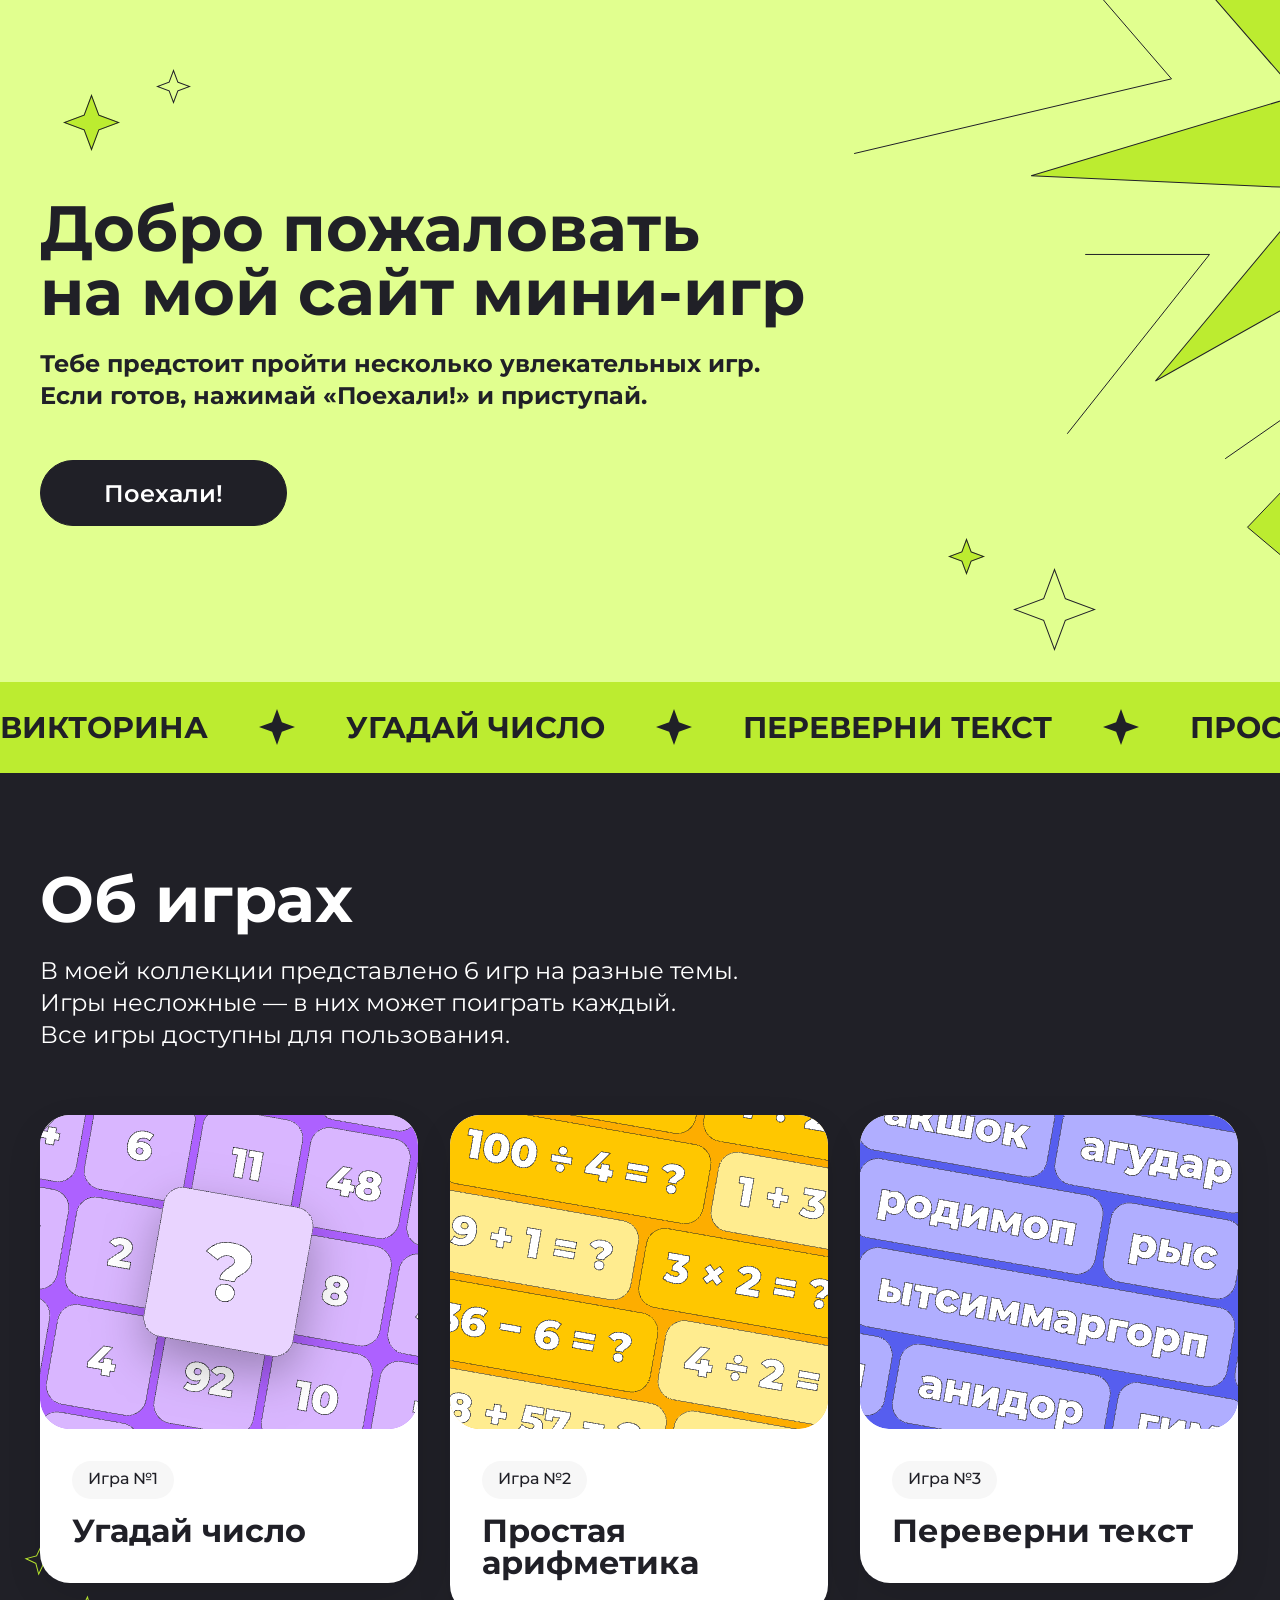
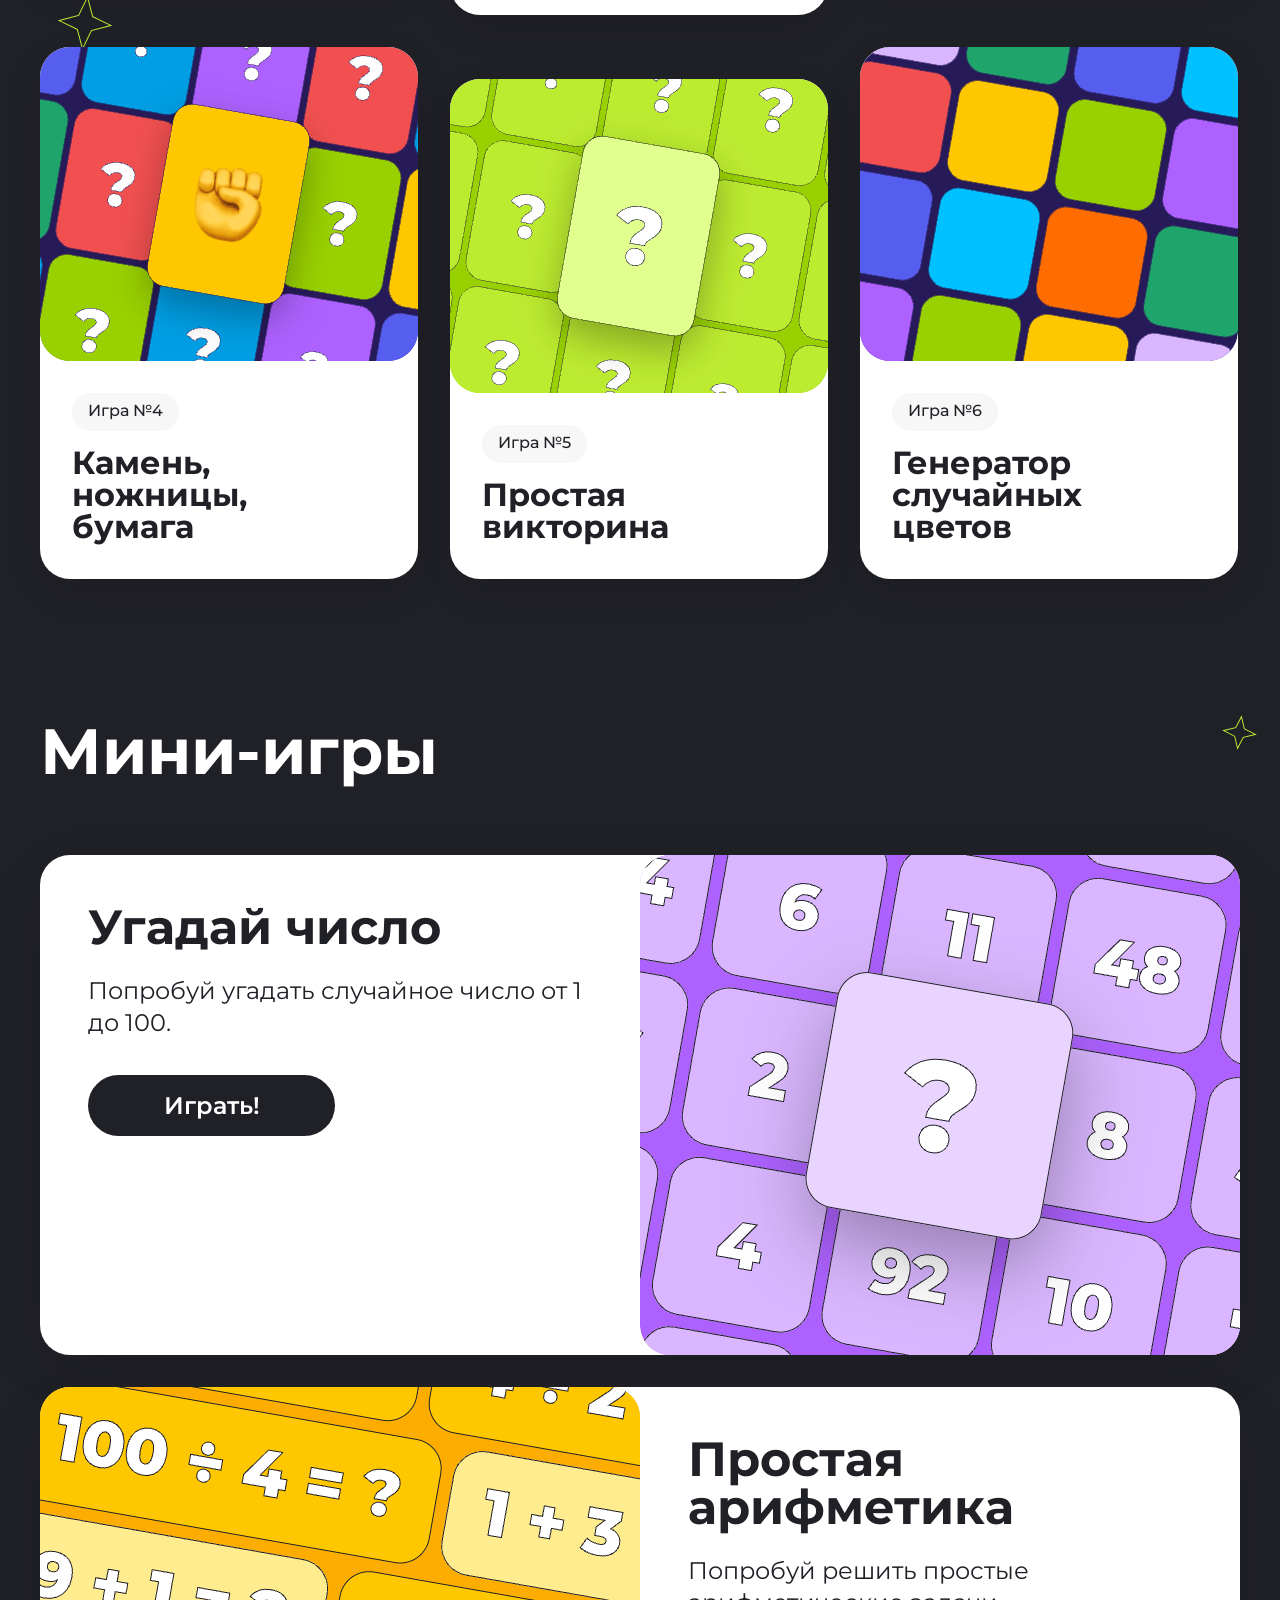
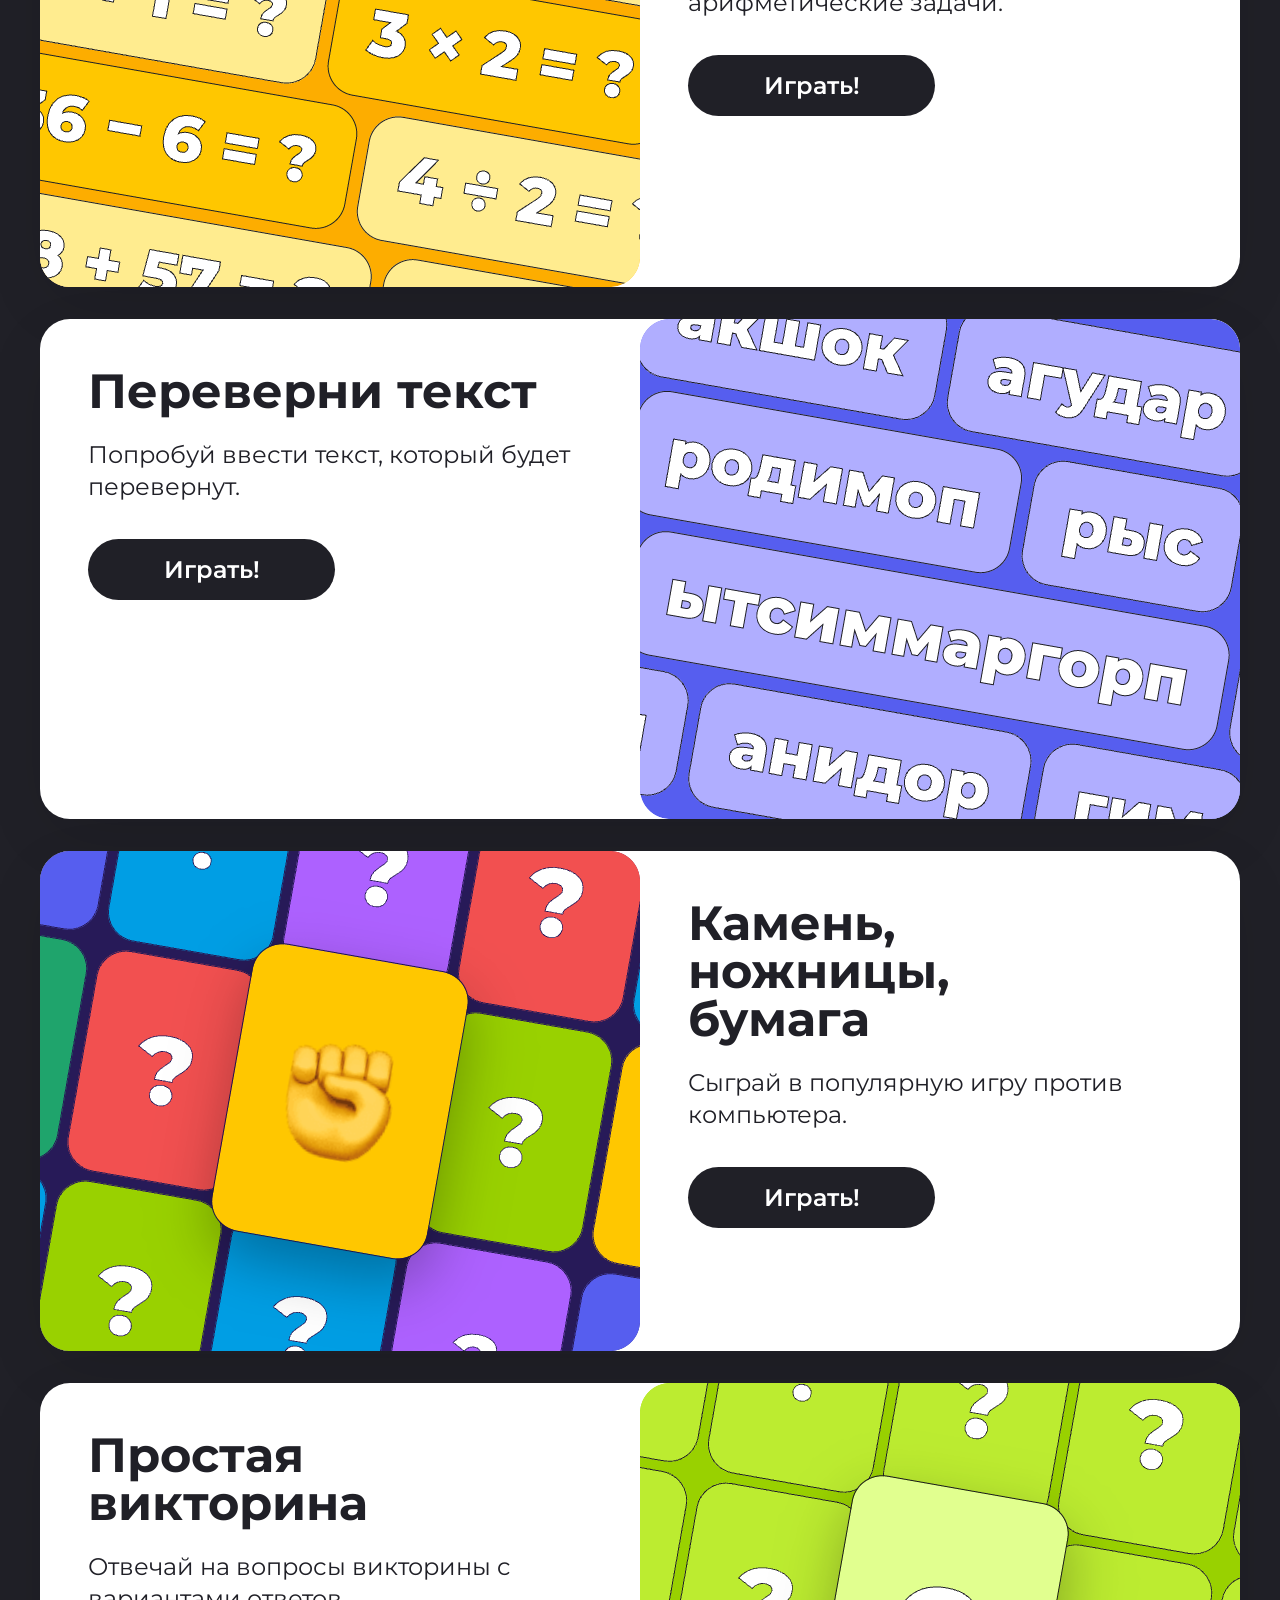
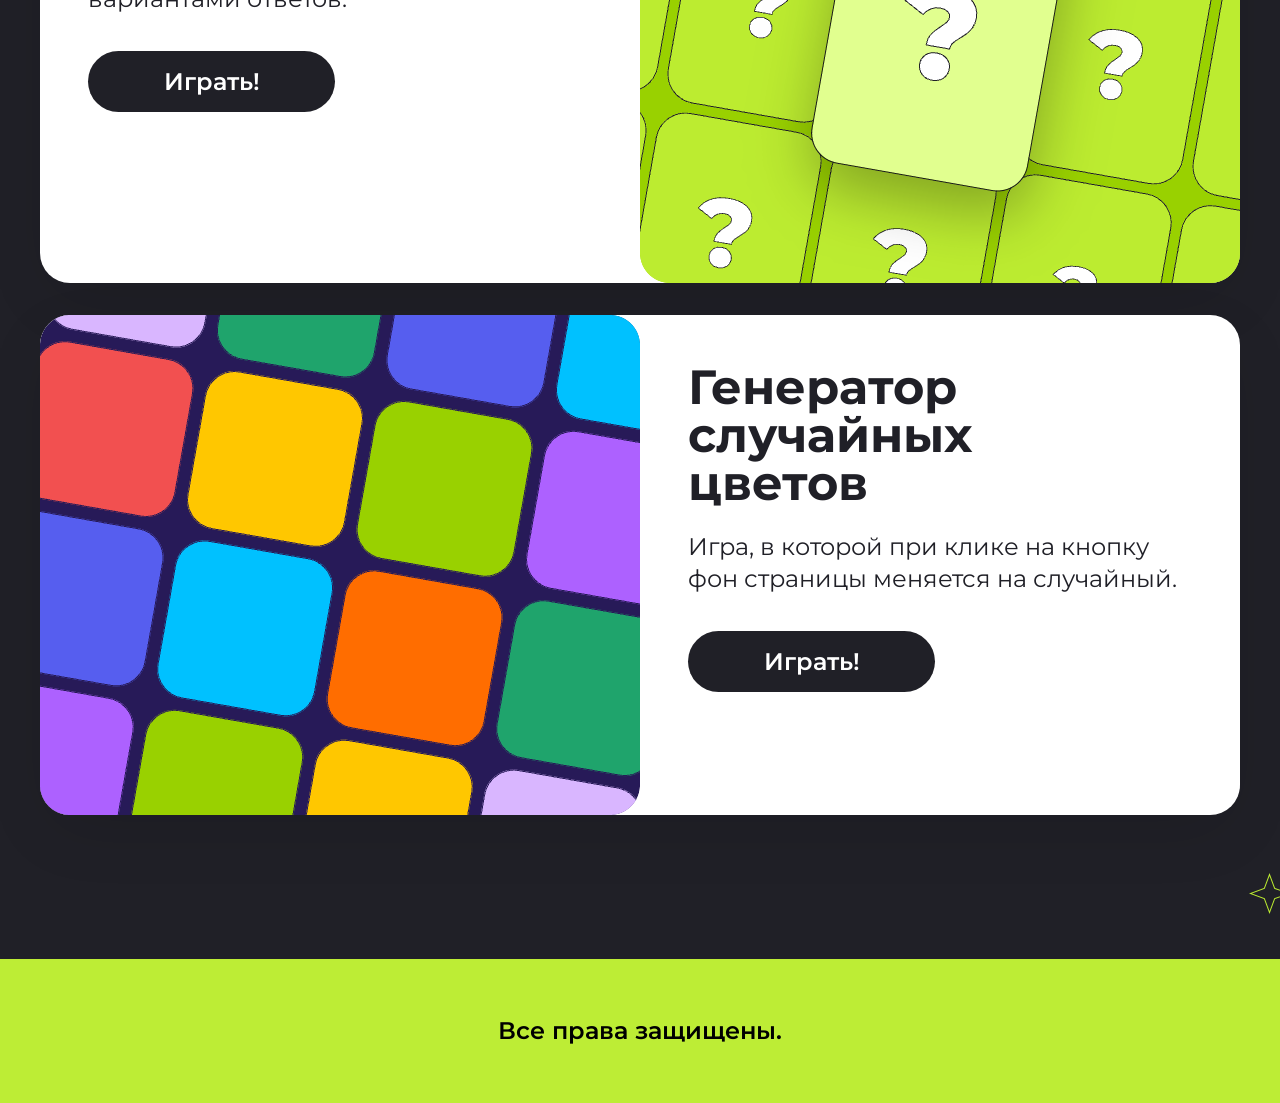
==== commit 2b2e678b: "правки курсовая" ====
--- a/index.html
+++ b/index.html
@@ -59,48 +59,60 @@
                     <div class="card">
                         <div class="card-top">
                             <article class="card__content">
-                                <img src="img/card1.png" class="card__img" alt="Изображение Игры №1">
-                                <div class="card__box">
-                                    <p  class="card__number">Игра №1</p>
-                                    <p class="card__title">Угадай число</p>
-                                </div>
+                                <a href="#game-1">
+                                    <img src="img/card1.png" class="card__img" alt="Изображение Игры №1">
+                                    <div class="card__box">
+                                        <p class="card__number">Игра №1</p>
+                                        <p class="card__title">Угадай число</p>
+                                    </div>
+                                </a>
                             </article>
                             <article class="card__content">
-                                <img src="img/card2.png" class="card__img" alt="Изображение Игры №2">
-                                <div class="card__box">
-                                    <p  class="card__number">Игра №2</p>
-                                    <p class="card__title">Простая<br>арифметика</p>
-                                </div>
+                                <a href="#game-2">
+                                    <img src="img/card2.png" class="card__img" alt="Изображение Игры №2">
+                                    <div class="card__box">
+                                        <p class="card__number">Игра №2</p>
+                                        <p class="card__title">Простая<br>арифметика</p>
+                                    </div>
+                                </a>
                             </article>
                             <article class="card__content">
-                                <img src="img/card3.png" class="card__img" alt="Изображение Игры №3">
-                                <div class="card__box">
-                                    <p  class="card__number">Игра №3</p>
-                                    <p class="card__title">Переверни текст</p>
-                                </div>
+                                <a href="#game-3">
+                                    <img src="img/card3.png" class="card__img" alt="Изображение Игры №3">
+                                    <div class="card__box">
+                                        <p class="card__number">Игра №3</p>
+                                        <p class="card__title">Переверни текст</p>
+                                    </div>
+                                </a>
                             </article>
                         </div>
                         <div class="card-bottom">
                             <article class="card__content">
-                                <img src="img/card4.png" class="card__img" alt="Изображение Игры №4">
-                                <div class="card__box">
-                                    <p  class="card__number">Игра №4</p>
-                                    <h1 class="card__title">Камень,<br>ножницы,<br>бумага</h1>
-                                </div>
+                                <a href="#game-4">
+                                    <img src="img/card4.png" class="card__img" alt="Изображение Игры №4">
+                                    <div class="card__box">
+                                        <p class="card__number">Игра №4</p>
+                                        <p class="card__title">Камень,<br>ножницы,<br>бумага</p> <!-- Изменено с h1 на p -->
+                                    </div>
+                                </a>
                             </article>
                             <article class="card__content">
-                                <img src="img/card5.png" class="card__img" alt="Изображение Игры №5">
-                                <div class="card__box">
-                                    <p  class="card__number">Игра №5</p>
-                                    <p class="card__title">Простая<br>викторина</p>
-                                </div>
+                                <a href="#game-5">
+                                    <img src="img/card5.png" class="card__img" alt="Изображение Игры №5">
+                                    <div class="card__box">
+                                        <p class="card__number">Игра №5</p>
+                                        <p class="card__title">Простая<br>викторина</p>
+                                    </div>
+                                </a>
                             </article>
                             <article class="card__content">
-                                <img src="img/card6.png" class="card__img" alt="Изображение Игры №6">
-                                <div class="card__box">
-                                    <p  class="card__number">Игра №6</p>
-                                    <p class="card__title">Генератор<br>случайных<br>цветов</p>
-                                </div>
+                                <a href="#game-6">
+                                    <img src="img/card6.png" class="card__img" alt="Изображение Игры №6">
+                                    <div class="card__box">
+                                        <p class="card__number">Игра №6</p>
+                                        <p class="card__title">Генератор<br>случайных<br>цветов</p>
+                                    </div>
+                                </a>
                             </article>
                         </div>
                     </div>
@@ -114,7 +126,7 @@
                 <p class="minigames__title">Мини-игры</p>
                 <div class="minigames__card-item">
                     <div class="card-mini">
-                        <article class="card-mini__content reverse">
+                        <article id="game-1" class="card-mini__content reverse">
                             <img src="img/mini_card1.png" class="card-mini__img" alt="Изображение Игры Угадай число">
                             <div class="card-mini__box">
                                 <p class="card-mini__title">Угадай число</p>
@@ -122,7 +134,7 @@
                                 <a href="#" class="card-mini__button" onclick="startGame1()">Играть!</a>
                             </div>
                         </article>
-                        <article class="card-mini__content">
+                        <article id="game-2" class="card-mini__content">
                             <img src="img/mini_card2.png" class="card-mini__img" alt="Изображение Игры Простая арифметика">
                             <div class="card-mini__box">
                                 <p class="card-mini__title">Простая арифметика</p>
@@ -130,36 +142,36 @@
                                 <a href="#" class="card-mini__button" onclick="startGame2()">Играть!</a>
                             </div>
                         </article>
-                        <article class="card-mini__content reverse">
+                        <article id="game-3" class="card-mini__content reverse">
                             <img src="img/mini_card3.png" class="card-mini__img" alt="Изображение Игры Переверни текст">
                             <div class="card-mini__box">
                                 <p class="card-mini__title">Переверни текст</p>
                                 <p class="card-mini__subtitle">Попробуй ввести текст, который будет перевернут.</p>
-                                <a href="#" class="card-mini__button">Играть!</a>
+                                <a href="#" class="card-mini__button" onclick="startGame3()">Играть!</a>
                             </div>
                         </article>
-                        <article class="card-mini__content">
+                        <article id="game-4" class="card-mini__content">
                             <img src="img/mini_card4.png" class="card-mini__img" alt="Изображение Игры Камень, ножницы, бумага">
                             <div class="card-mini__box">
                                 <p class="card-mini__title">Камень,<br>ножницы,<br>бумага</p>
                                 <p class="card-mini__subtitle">Сыграй в популярную игру против компьютера.</p>
-                                <a href="#" class="card-mini__button">Играть!</a>
+                                <a href="#" class="card-mini__button" onclick="startGame4()">Играть!</a>
                             </div>
                         </article>
-                        <article class="card-mini__content reverse">
+                        <article id="game-5" class="card-mini__content reverse">
                             <img src="img/mini_card5.png" class="card-mini__img" alt="Изображение Игры Простая викторина">
                             <div class="card-mini__box">
                                 <p class="card-mini__title">Простая викторина</p>
                                 <p class="card-mini__subtitle">Отвечай на вопросы викторины c вариантами ответов.</p>
-                                <a href="#" class="card-mini__button">Играть!</a>
+                                <a href="#" class="card-mini__button" onclick="startGame5()">Играть!</a>
                             </div>
                         </article>
-                        <article class="card-mini__content">
+                        <article id="game-6" class="card-mini__content">
                             <img src="img/mini_card6.png" class="card-mini__img" alt="Изображение Игры Угадай число">
                             <div class="card-mini__box">
                                 <p class="card-mini__title">Генератор случайных<br>цветов</p>
                                 <p class="card-mini__subtitle">Игра, в которой при клике на кнопку фон страницы меняется на случайный.</p>
-                                <a href="#" class="card-mini__button">Играть!</a>
+                                <a href="#" class="card-mini__button" onclick="startGame6(event)">Играть!</a>
                             </div>
                         </article>
                     </div>
--- a/style.css
+++ b/style.css
@@ -174,6 +174,18 @@
   box-shadow: 0px 12.61px 42.2511901855px -7.57px rgba(0, 0, 0, 0.13);
   background: rgb(255, 255, 255);
   width: auto;
+  position: relative;
+  overflow: hidden;
+}
+.card__content a {
+  display: flex;
+  flex-direction: column;
+  justify-content: flex-start;
+  align-items: flex-start;
+  width: 100%;
+  height: 100%;
+  text-decoration: none;
+  cursor: pointer;
 }
 .card__content:hover {
   transform: scale(1.05);
@@ -346,7 +358,7 @@
   text-align: center;
 }
 
-@media (max-width: 1024px) {
+@media (max-width: 1200px) {
   .center {
     padding-left: 32px;
     padding-right: 32px;
@@ -392,7 +404,13 @@
   }
   .card {
     display: flex;
-    flex-wrap: nowrap;
+    flex-direction: row;
+    justify-content: flex-start;
+    align-items: flex-start;
+    flex-wrap: wrap;
+    -moz-column-gap: 32px;
+         column-gap: 32px;
+    row-gap: 32px;
   }
   .card__title {
     color: rgb(32, 32, 39);
@@ -405,7 +423,7 @@
   }
   .card__img {
     height: 300px;
-    width: 360px;
+    width: 100%;
   }
   .card__content {
     display: flex;
@@ -415,7 +433,7 @@
     border-radius: 30px;
     box-shadow: 0px 12.61px 42.2511901855px -7.57px rgba(0, 0, 0, 0.13);
     background: rgb(255, 255, 255);
-    width: 360px;
+    width: calc(50% - 16px);
     height: 480px;
   }
   .card-top {
@@ -425,6 +443,7 @@
     align-items: flex-start;
     flex-wrap: wrap;
     row-gap: 32px;
+    display: contents;
   }
   .card-bottom {
     display: flex;
@@ -433,6 +452,7 @@
     align-items: flex-start;
     flex-wrap: wrap;
     row-gap: 32px;
+    display: contents;
   }
   .games__title {
     color: rgb(255, 255, 255);
@@ -462,6 +482,7 @@
     flex-direction: row;
     align-items: center;
     flex-wrap: wrap;
+    justify-content: center;
   }
   .card-mini__title {
     color: rgb(32, 32, 39);
@@ -495,8 +516,12 @@
     width: auto;
   }
   .card-mini__content {
-    height: 300px;
-    width: 720px;
+    height: auto;
+    width: 780px;
+    display: flex;
+    justify-content: space-between;
+    margin-bottom: 32px;
+    box-sizing: border-box;
   }
   .card-mini__button {
     display: flex;
@@ -515,6 +540,9 @@
     background: rgb(32, 32, 39);
     text-decoration: none;
   }
+  .card-mini__button:hover {
+    background-color: inherit;
+  }
 }
 @media (max-width: 833px) {
   .center {
